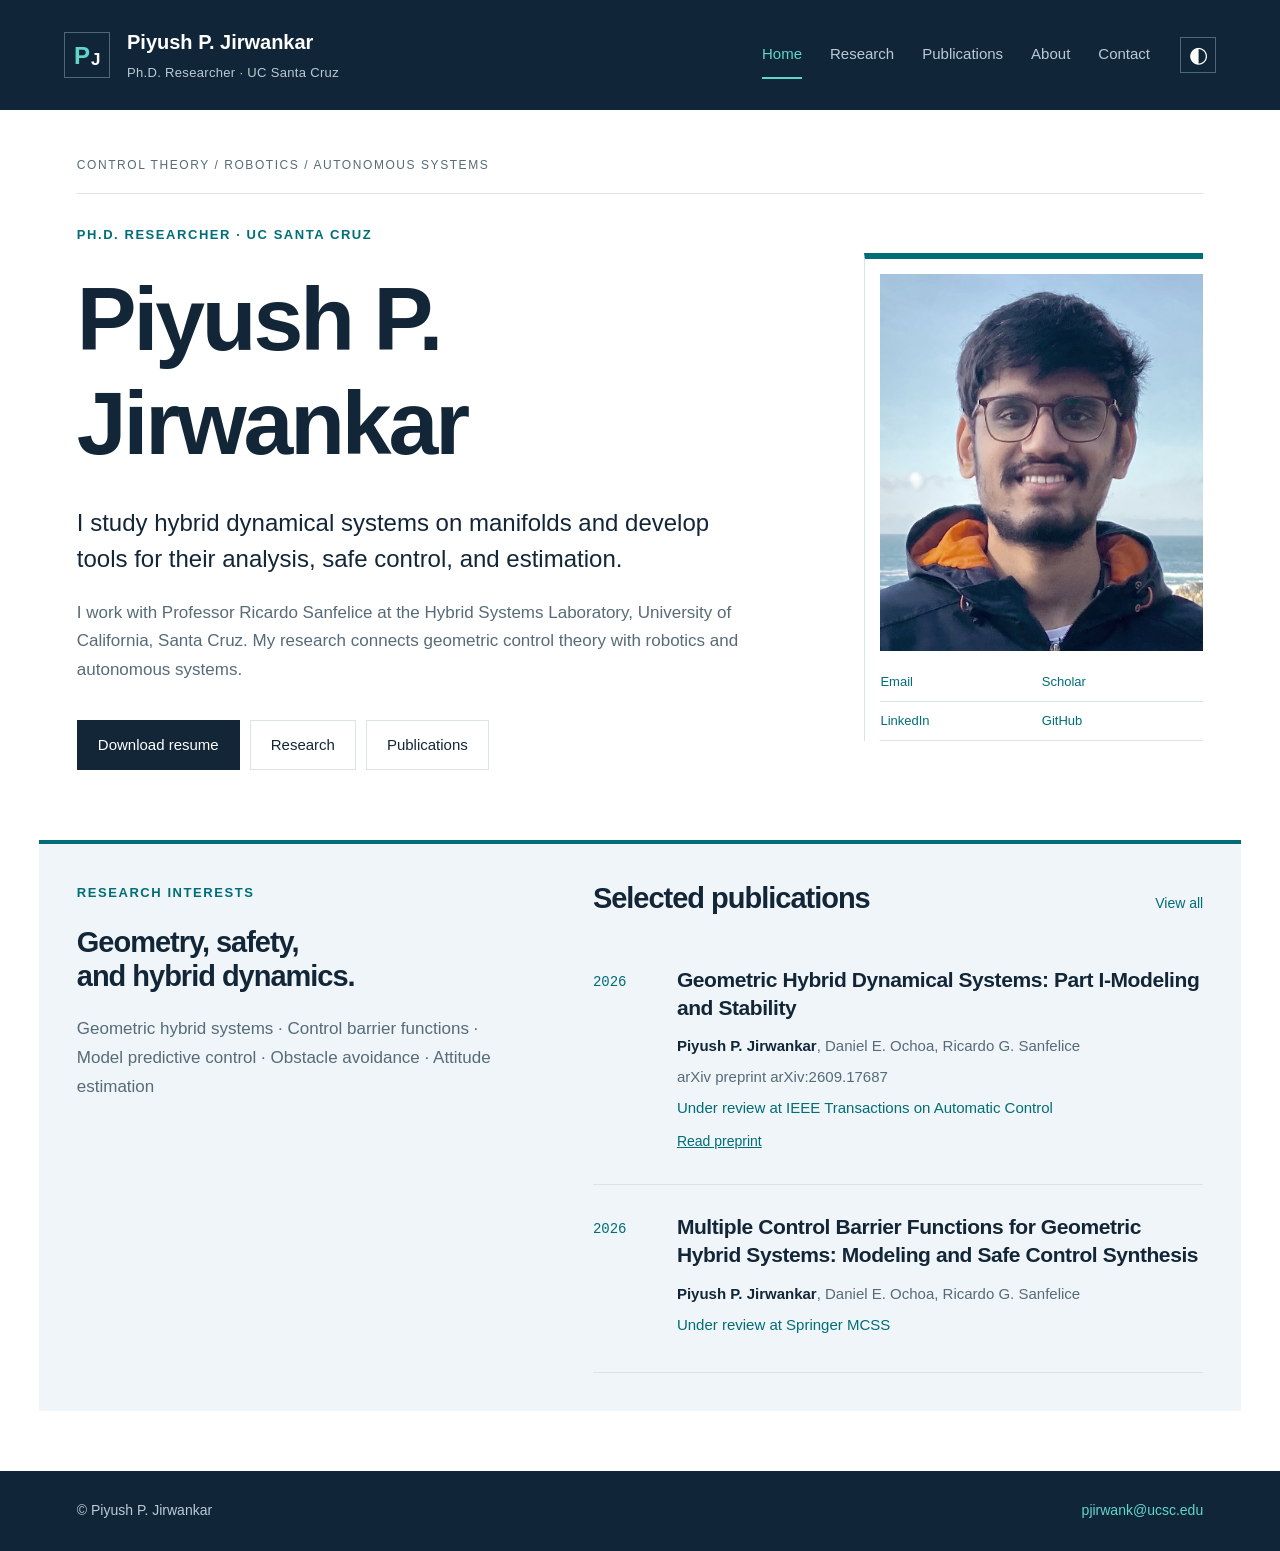
==== index.html @ 5d80f775 "Add complete personal website with publications and research animations" ====
<!doctype html><html lang="en"><head><meta charset="utf-8"><meta name="viewport" content="width=device-width, initial-scale=1"><title>Home · Piyush P. Jirwankar</title><meta name="description" content="Piyush P. Jirwankar — Ph.D. researcher at UC Santa Cruz. Geometric hybrid systems, safe control, model predictive control, and estimation."><link rel="icon" type="image/svg+xml" href="data:image/svg+xml,%3Csvg xmlns='http://www.w3.org/2000/svg' viewBox='0 0 32 32'%3E%3Crect width='32' height='32' rx='6' fill='%2324496b'/%3E%3Ctext x='16' y='23' text-anchor='middle' fill='white' font-family='Georgia' font-size='22'%3EP%3C/text%3E%3C/svg%3E"><link rel="stylesheet" href="style.css"><script src="site.js" defer></script></head><body><a class="skip" href="#main">Skip to content</a><header class="site-header"><a class="brand" href="index.html"><span class="monogram">P<span>J</span></span><span>Piyush P. Jirwankar<small>Ph.D. Researcher · UC Santa Cruz</small></span></a><nav aria-label="Main navigation"><a href="index.html" aria-current="page">Home</a><a href="research.html">Research</a><a href="publications.html">Publications</a><a href="about.html">About</a><a href="contact.html">Contact</a></nav><button class="theme" type="button" aria-label="Switch color theme">◐</button></header><main id="main"><section class="hero"><div class="hero-label">CONTROL THEORY / ROBOTICS / AUTONOMOUS SYSTEMS</div><div><p class="eyebrow">Ph.D. Researcher · UC Santa Cruz</p><h1>Piyush P. Jirwankar</h1><p class="intro">I study hybrid dynamical systems on manifolds and develop tools for their analysis, safe control, and estimation.</p><p>I work with Professor Ricardo Sanfelice at the Hybrid Systems Laboratory, University of California, Santa Cruz. My research connects geometric control theory with robotics and autonomous systems.</p><div class="actions"><a class="button primary" href="resume.pdf" download="Piyush_Jirwankar_Resume.pdf">Download resume</a><a class="button" href="research.html">Research</a><a class="button" href="publications.html">Publications</a></div></div><figure><img class="portrait" src="portrait.jpeg" alt="Piyush P. Jirwankar" width="847" height="988"><figcaption><a href="mailto:pjirwank@ucsc.edu">Email</a><a href="https://scholar.google.com/citations?user=XiC9WjMAAAAJ&amp;hl=en">Scholar</a><a href="https://www.linkedin.com/in/piyush-jirwankar/">LinkedIn</a><a href="https://github.com/pjirwank">GitHub</a></figcaption></figure></section><section class="home-bottom"><div><p class="eyebrow">Research interests</p><h2>Geometry, safety,<br>and hybrid dynamics.</h2><p>Geometric hybrid systems · Control barrier functions · Model predictive control · Obstacle avoidance · Attitude estimation</p></div><div><div class="section-title"><h2>Selected publications</h2><a href="publications.html">View all</a></div><article class="publication"><span class="year">2026</span><div><h3>Geometric Hybrid Dynamical Systems: Part I-Modeling and Stability</h3><p><strong>Piyush P. Jirwankar</strong>, Daniel E. Ochoa, Ricardo G. Sanfelice</p><p class="metadata">arXiv preprint arXiv:2609.17687</p><p class=note>Under review at IEEE Transactions on Automatic Control</p><a class="paper-link" href="https://arxiv.org/abs/2609.17687">Read preprint</a></div></article><article class="publication"><span class="year">2026</span><div><h3>Multiple Control Barrier Functions for Geometric Hybrid Systems: Modeling and Safe Control Synthesis</h3><p><strong>Piyush P. Jirwankar</strong>, Daniel E. Ochoa, Ricardo G. Sanfelice</p><p class="metadata"></p><p class=note>Under review at Springer MCSS</p></div></article></div></section></main><footer><span>© Piyush P. Jirwankar</span><a href="mailto:pjirwank@ucsc.edu">pjirwank@ucsc.edu</a></footer></body></html>
---- style.css ----
*{box-sizing:border-box}:root{--bg:#fff;--ink:#132638;--muted:#576b78;--blue:#006d77;--line:#d9e3e8;--soft:#eff5f8;--nav:#102638;--accent:#61d5cb}html{color-scheme:light}html[data-theme=dark]{color-scheme:dark;--bg:#0c1c29;--ink:#eaf2f6;--muted:#a9bdc8;--blue:#61d5cb;--line:#2b4353;--soft:#162c3c;--nav:#081621}body{margin:0;background:var(--bg);color:var(--ink);font-family:Arial,Helvetica,sans-serif;font-size:17px;line-height:1.7}a{color:var(--blue);text-decoration:none}a:hover{text-decoration:underline}a:focus-visible,button:focus-visible{outline:3px solid var(--accent);outline-offset:5px}h1,h2,h3{font-family:Arial,Helvetica,sans-serif;font-weight:650;line-height:1.15;letter-spacing:-.035em}h1{font-size:clamp(3.5rem,7vw,6.4rem);margin:0 0 30px}h2{font-size:2rem;margin:0 0 22px}h3{font-size:1.35rem;margin:0 0 12px}p{margin:0 0 22px;color:var(--muted)}.site-header{display:flex;align-items:center;gap:30px;background:var(--nav);padding:24px max(5vw,24px);min-height:110px;color:white}.brand{display:flex;gap:17px;align-items:center;font-size:20px;font-weight:600;color:white;margin-right:auto;white-space:nowrap}.brand small{display:block;font-size:13px;font-weight:400;letter-spacing:.025em;color:#b8cad6;margin-top:3px}.monogram{font-family:Arial,sans-serif;font-size:24px;font-weight:800;line-height:1;color:var(--accent);display:flex;align-items:end;gap:1px;width:46px;height:46px;border:1px solid #4c6978;padding:9px}.monogram span{font-size:17px;color:white}nav{display:flex;gap:28px}nav a{font-size:15px;color:#b8cad6;padding:10px 0}nav a[aria-current]{color:var(--accent);border-bottom:2px solid var(--accent)}.theme{background:transparent;border:1px solid #4c6978;color:white;width:36px;height:36px;font-size:22px;cursor:pointer;border-radius:0}main{max-width:1300px;margin:auto;padding:0 6vw}.hero{display:grid;grid-template-columns:minmax(0,1.6fr) minmax(240px,.75fr);gap:30px 65px;padding:45px 0 70px;align-items:center}.hero-label{grid-column:1/-1;border-bottom:1px solid var(--line);padding-bottom:18px;font-size:12px;letter-spacing:.13em;color:var(--muted)}.hero h1{max-width:650px}.eyebrow{text-transform:uppercase;font-size:13px;font-weight:650;letter-spacing:.12em;color:var(--blue);margin-bottom:22px}.intro{font-size:24px;line-height:1.5;color:var(--ink);max-width:650px}.hero figure{margin:0;position:relative;padding:15px 0 0 15px;border-top:6px solid var(--blue);border-left:1px solid var(--line)}.portrait{display:block;width:100%;height:auto;aspect-ratio:847/988;object-fit:cover;border-radius:0;filter:saturate(.8)}figcaption{display:grid;grid-template-columns:1fr 1fr;gap:0;font-size:13px;margin-top:12px}figcaption a{padding:8px 0;border-bottom:1px solid var(--line)}.actions{display:flex;flex-wrap:wrap;gap:10px;margin-top:35px}.button{display:inline-flex;align-items:center;justify-content:center;padding:12px 20px;border:1px solid var(--line);border-radius:0;color:var(--ink);background:transparent;font:15px/1.6 Arial,sans-serif;cursor:pointer}.button:hover{background:var(--soft);text-decoration:none}.primary{background:var(--ink);border-color:var(--ink);color:var(--bg)}.primary:hover{background:var(--blue);color:var(--bg)}.home-bottom{display:grid;grid-template-columns:.85fr 1.15fr;gap:65px;padding:38px;margin:0 -38px 60px;background:var(--soft);border-top:4px solid var(--blue)}.home-bottom h2{font-size:29px}.section-title{display:flex;align-items:baseline;justify-content:space-between;gap:12px}.section-title a{font-size:14px;white-space:nowrap}.publication{display:grid;grid-template-columns:60px 1fr;gap:24px;padding:28px 0;border-bottom:1px solid var(--line)}.year{font-family:monospace;color:var(--blue);font-size:14px;padding-top:5px}.publication h3{font-size:21px;line-height:1.35;letter-spacing:-.02em}.publication p{font-size:15px;line-height:1.6;margin-bottom:7px}.publication strong{color:var(--ink);font-weight:600}.metadata{font-style:normal}.note{color:var(--blue);font-size:14px}.paper-link{font-size:14px;text-decoration:underline}.page-heading{display:block;padding:65px 0 35px;border-bottom:4px solid var(--blue);margin-bottom:30px}.page-heading h1{font-size:clamp(3rem,6vw,5rem);margin-bottom:15px}.page-heading p{font-size:19px;margin:0}.projects{padding-bottom:50px;counter-reset:project}.project{display:grid;grid-template-columns:90px 1fr;align-items:center;gap:25px;padding:38px 25px;border-bottom:1px solid var(--line)}.project:nth-child(odd){background:var(--soft)}.project-number{font-family:monospace;font-size:30px;color:var(--blue)}.project h2{font-size:clamp(1.4rem,3vw,2rem);margin:0;letter-spacing:-.025em}.publication-list{max-width:1000px;margin-bottom:30px}.about-grid{display:grid;grid-template-columns:1.1fr 1fr;gap:65px;padding:20px 0 60px}.biography p{font-size:18px;line-height:1.8}.about-grid>section:nth-child(2){border-left:1px solid var(--line);padding-left:35px}.education{display:block;border-bottom:1px solid var(--line);padding:22px 0}.education>span{font-family:monospace;display:block;font-size:14px;color:var(--blue);margin-bottom:15px}.education>span br{display:none}.education>span small{margin-left:10px}.education h3{font-size:20px}.education p{font-size:16px;margin-bottom:7px}.education small{font-size:14px;color:var(--muted)}.contact-grid{display:grid;grid-template-columns:1fr 1fr;gap:35px;padding:20px 0 70px}.contact-grid section{padding:30px;background:var(--soft);border-top:3px solid var(--blue)}.contact-grid section:last-child{grid-column:1/-1}.contact-grid h2{font-size:25px;letter-spacing:-.02em}.contact-grid h2 a{color:var(--ink)}address{font-style:normal;color:var(--muted);line-height:1.9;margin-bottom:18px}.social-links{display:flex;flex-wrap:wrap;gap:30px}#copy-status{font-size:14px;margin-top:12px}footer{display:flex;justify-content:space-between;gap:20px;background:var(--nav);padding:28px max(6vw,24px);font-size:14px;color:#b8cad6;margin-top:45px}footer a{color:var(--accent)}.skip{position:absolute;top:-100px;left:20px;z-index:9;background:var(--bg);padding:12px}.skip:focus{top:10px}@media(max-width:1000px){.site-header{flex-wrap:wrap;gap:15px}.brand{flex:1}nav{order:3;width:100%;justify-content:space-between}.hero{gap:30px}.hero h1{font-size:60px}.home-bottom{margin:0 0 50px;padding:30px;gap:35px}.about-grid{gap:30px}}@media(max-width:700px){main{padding:0 24px}.site-header{padding:22px 24px}.brand{font-size:17px}.brand small{font-size:12px}nav{gap:10px}nav a{font-size:13px}.hero{grid-template-columns:1fr;padding-top:25px;gap:35px}.hero h1{font-size:clamp(3rem,12vw,4.5rem)}.hero-label{font-size:11px;letter-spacing:.06em}.hero figure{max-width:310px}.intro{font-size:21px}.home-bottom,.about-grid,.contact-grid{grid-template-columns:1fr;gap:30px}.home-bottom{padding:25px}.page-heading{padding-top:40px}.about-grid>section:nth-child(2){border-left:0;padding-left:0;border-top:1px solid var(--line);padding-top:30px}.contact-grid section{padding:24px}.project{grid-template-columns:45px 1fr;gap:15px;padding:25px 15px}.project-number{font-size:23px}.publication{grid-template-columns:42px 1fr;gap:15px}.actions .button{font-size:14px;padding:11px 14px}footer{flex-wrap:wrap}}.publication-id{font-family:monospace;color:var(--blue);font-size:16px;padding-top:3px;white-space:nowrap}.publication-toolbar{display:flex;justify-content:space-between;align-items:center;gap:20px;flex-wrap:wrap;padding:12px 0 24px;border-bottom:1px solid var(--line)}.publication-key{display:flex;gap:20px;flex-wrap:wrap;font-size:14px;color:var(--muted)}.publication-key strong{color:var(--blue)}.publication-toolbar label{font-size:14px;color:var(--muted);display:flex;gap:12px;align-items:center}.publication-toolbar select{font:14px/1.5 Arial,sans-serif;max-width:100%;padding:10px 12px;border:1px solid var(--line);background:var(--bg);color:var(--ink);border-radius:0}.publication-toolbar select:focus-visible{outline:3px solid var(--blue);outline-offset:3px}@media(max-width:700px){.publication-toolbar label{align-items:flex-start;flex-direction:column}.publication-list .publication{grid-template-columns:52px 1fr}}.publication-section{margin:40px 0 50px}.publication-section>h2{font-size:25px;border-bottom:3px solid var(--blue);padding-bottom:15px;margin-bottom:0}.paper-downloads{display:flex;flex-wrap:wrap;gap:10px;margin-top:15px}.paper-downloads .button{font-size:14px;padding:7px 16px}.empty-publications{padding:24px 0;font-size:16px}.project-media,.project-plots{grid-column:2;margin:10px 0 0;min-width:0}.project-media img{width:100%;max-height:520px;object-fit:contain;display:block;background:white}.project-media .button{margin-top:12px}.project-plots{display:grid;grid-template-columns:1.4fr 1fr;gap:18px;align-items:center}.project-plots figure{margin:0;background:white;padding:10px}.project-plots img{display:block;width:100%;height:auto}@media(max-width:700px){.project-media,.project-plots{grid-column:1/-1}.project-plots{grid-template-columns:1fr}}.animation-title{display:block;border:0;margin:0 0 14px;padding:0;font-size:18px;font-weight:600;color:var(--ink)}.project-plots{grid-template-columns:1fr 1fr;gap:16px}.project-plots figure{padding:0}@media(max-width:700px){.project-plots{grid-template-columns:1fr}}
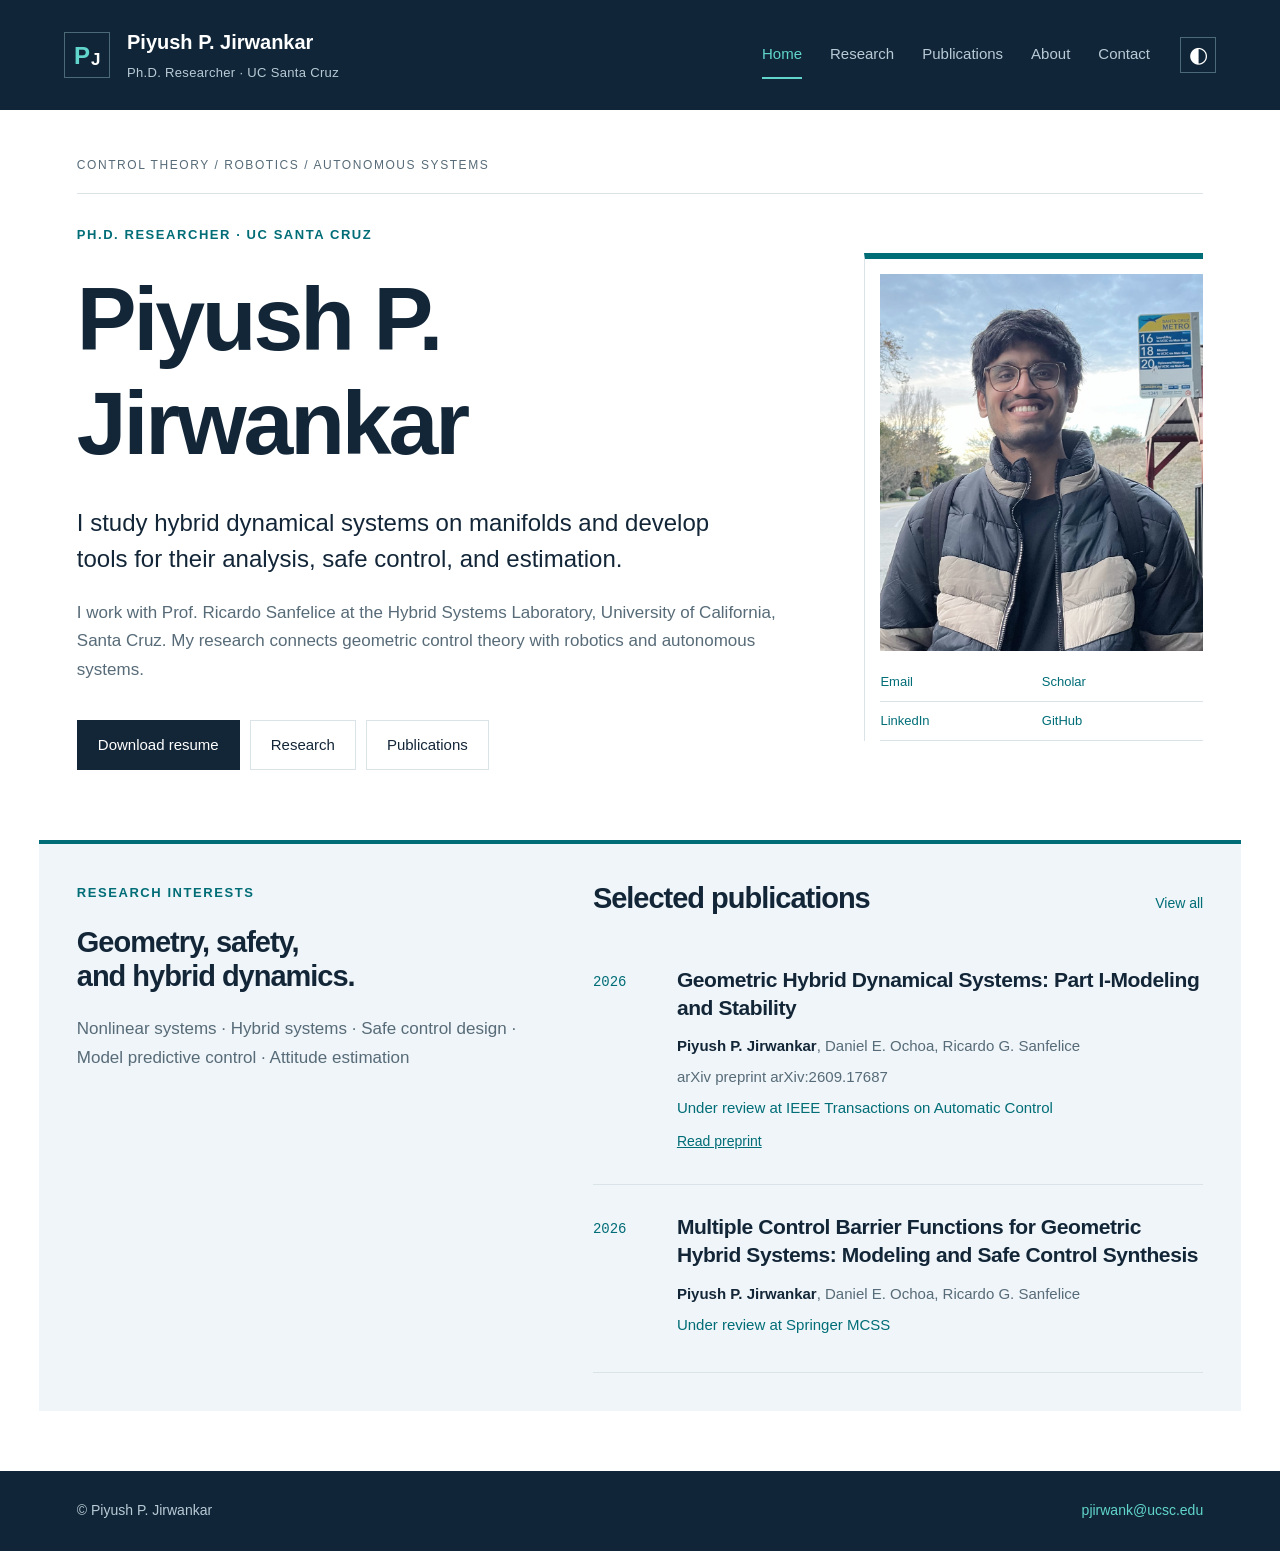
==== commit 28adb57e: "edits" ====
--- a/index.html
+++ b/index.html
@@ -1 +1,127 @@
-<!doctype html><html lang="en"><head><meta charset="utf-8"><meta name="viewport" content="width=device-width, initial-scale=1"><title>Home · Piyush P. Jirwankar</title><meta name="description" content="Piyush P. Jirwankar — Ph.D. researcher at UC Santa Cruz. Geometric hybrid systems, safe control, model predictive control, and estimation."><link rel="icon" type="image/svg+xml" href="data:image/svg+xml,%3Csvg xmlns='http://www.w3.org/2000/svg' viewBox='0 0 32 32'%3E%3Crect width='32' height='32' rx='6' fill='%2324496b'/%3E%3Ctext x='16' y='23' text-anchor='middle' fill='white' font-family='Georgia' font-size='22'%3EP%3C/text%3E%3C/svg%3E"><link rel="stylesheet" href="style.css"><script src="site.js" defer></script></head><body><a class="skip" href="#main">Skip to content</a><header class="site-header"><a class="brand" href="index.html"><span class="monogram">P<span>J</span></span><span>Piyush P. Jirwankar<small>Ph.D. Researcher · UC Santa Cruz</small></span></a><nav aria-label="Main navigation"><a href="index.html" aria-current="page">Home</a><a href="research.html">Research</a><a href="publications.html">Publications</a><a href="about.html">About</a><a href="contact.html">Contact</a></nav><button class="theme" type="button" aria-label="Switch color theme">◐</button></header><main id="main"><section class="hero"><div class="hero-label">CONTROL THEORY / ROBOTICS / AUTONOMOUS SYSTEMS</div><div><p class="eyebrow">Ph.D. Researcher · UC Santa Cruz</p><h1>Piyush P. Jirwankar</h1><p class="intro">I study hybrid dynamical systems on manifolds and develop tools for their analysis, safe control, and estimation.</p><p>I work with Professor Ricardo Sanfelice at the Hybrid Systems Laboratory, University of California, Santa Cruz. My research connects geometric control theory with robotics and autonomous systems.</p><div class="actions"><a class="button primary" href="resume.pdf" download="Piyush_Jirwankar_Resume.pdf">Download resume</a><a class="button" href="research.html">Research</a><a class="button" href="publications.html">Publications</a></div></div><figure><img class="portrait" src="portrait.jpeg" alt="Piyush P. Jirwankar" width="847" height="988"><figcaption><a href="mailto:pjirwank@ucsc.edu">Email</a><a href="https://scholar.google.com/citations?user=XiC9WjMAAAAJ&amp;hl=en">Scholar</a><a href="https://www.linkedin.com/in/piyush-jirwankar/">LinkedIn</a><a href="https://github.com/pjirwank">GitHub</a></figcaption></figure></section><section class="home-bottom"><div><p class="eyebrow">Research interests</p><h2>Geometry, safety,<br>and hybrid dynamics.</h2><p>Geometric hybrid systems · Control barrier functions · Model predictive control · Obstacle avoidance · Attitude estimation</p></div><div><div class="section-title"><h2>Selected publications</h2><a href="publications.html">View all</a></div><article class="publication"><span class="year">2026</span><div><h3>Geometric Hybrid Dynamical Systems: Part I-Modeling and Stability</h3><p><strong>Piyush P. Jirwankar</strong>, Daniel E. Ochoa, Ricardo G. Sanfelice</p><p class="metadata">arXiv preprint arXiv:2609.17687</p><p class=note>Under review at IEEE Transactions on Automatic Control</p><a class="paper-link" href="https://arxiv.org/abs/2609.17687">Read preprint</a></div></article><article class="publication"><span class="year">2026</span><div><h3>Multiple Control Barrier Functions for Geometric Hybrid Systems: Modeling and Safe Control Synthesis</h3><p><strong>Piyush P. Jirwankar</strong>, Daniel E. Ochoa, Ricardo G. Sanfelice</p><p class="metadata"></p><p class=note>Under review at Springer MCSS</p></div></article></div></section></main><footer><span>© Piyush P. Jirwankar</span><a href="mailto:pjirwank@ucsc.edu">pjirwank@ucsc.edu</a></footer></body></html>+<!doctype html>
+<html lang="en">
+
+  <!-- Page metadata, browser icon, shared styles, and shared JavaScript. -->
+  <head>
+    <meta charset="utf-8">
+    <meta name="viewport" content="width=device-width, initial-scale=1">
+    <title>Home · Piyush P. Jirwankar</title>
+    <meta
+      name="description"
+      content="Piyush P. Jirwankar — Ph.D. researcher at UC Santa Cruz. Geometric hybrid systems, safe control, model predictive control, and estimation."
+    >
+    <link
+      rel="icon"
+      type="image/svg+xml"
+      href="data:image/svg+xml,%3Csvg xmlns='http://www.w3.org/2000/svg' viewBox='0 0 32 32'%3E%3Crect width='32' height='32' rx='6' fill='%2324496b'/%3E%3Ctext x='16' y='23' text-anchor='middle' fill='white' font-family='Georgia' font-size='22'%3EP%3C/text%3E%3C/svg%3E"
+    >
+    <link rel="stylesheet" href="style.css">
+    <script src="site.js" defer></script>
+  </head>
+  <body>
+    <a class="skip" href="#main">Skip to content</a>
+
+    <!-- Shared header: keep the navigation links consistent across all five pages. -->
+    <header class="site-header">
+      <a class="brand" href="index.html">
+        <span class="monogram">P<span>J</span></span>
+        <span>Piyush P. Jirwankar<small>Ph.D. Researcher · UC Santa Cruz</small></span>
+      </a>
+
+      <!-- Set aria-current="page" only on this page’s navigation link. -->
+      <nav aria-label="Main navigation">
+        <a href="index.html" aria-current="page">Home</a>
+        <a href="research.html">Research</a>
+        <a href="publications.html">Publications</a>
+        <a href="about.html">About</a>
+        <a href="contact.html">Contact</a>
+      </nav>
+      <button class="theme" type="button" aria-label="Switch color theme">◐</button>
+    </header>
+
+    <!-- Main page content. The id="main" is the target of the keyboard skip link. -->
+    <main id="main">
+
+      <!-- Home introduction, resume link, portrait, and profile links. -->
+      <section class="hero">
+        <div class="hero-label">
+          CONTROL THEORY / ROBOTICS / AUTONOMOUS SYSTEMS
+        </div>
+        <div>
+          <p class="eyebrow">Ph.D. Researcher · UC Santa Cruz</p>
+          <h1>Piyush P. Jirwankar</h1>
+          <p class="intro">
+            I study hybrid dynamical systems on manifolds and develop tools for their analysis, safe control,
+            and estimation.
+          </p>
+          <p>
+            I work with Prof. Ricardo Sanfelice at the Hybrid Systems Laboratory, University of
+            California, Santa Cruz. My research connects geometric control theory with robotics and autonomous
+            systems.
+          </p>
+          <div class="actions">
+            <a class="button primary" href="resume.pdf" download="Piyush_Jirwankar_Resume.pdf">
+              Download resume
+            </a>
+            <a class="button" href="research.html">Research</a>
+            <a class="button" href="publications.html">Publications</a>
+          </div>
+        </div>
+        <figure>
+          <img class="portrait" src="portrait.jpeg" alt="Piyush P. Jirwankar" width="847" height="988">
+          <figcaption>
+            <a href="mailto:pjirwank@ucsc.edu">Email</a>
+            <a href="https://scholar.google.com/citations?user=XiC9WjMAAAAJ&amp;hl=en">Scholar</a>
+            <a href="https://www.linkedin.com/in/piyush-jirwankar/">LinkedIn</a>
+            <a href="https://github.com/pjirwank">GitHub</a>
+          </figcaption>
+        </figure>
+      </section>
+
+      <!-- Research interests and selected publications. Edit the full list in publications.html. -->
+      <section class="home-bottom">
+        <div>
+          <p class="eyebrow">Research interests</p>
+          <h2>Geometry, safety,<br>and hybrid dynamics.</h2>
+          <p>
+            Nonlinear systems · Hybrid systems · Safe control design · Model predictive control · Attitude estimation
+          </p>
+        </div>
+        <div>
+          <div class="section-title">
+            <h2>Selected publications</h2>
+            <a href="publications.html">View all</a>
+          </div>
+          <article class="publication">
+            <span class="year">2026</span>
+            <div>
+              <h3>Geometric Hybrid Dynamical Systems: Part I-Modeling and Stability</h3>
+              <p><strong>Piyush P. Jirwankar</strong>, Daniel E. Ochoa, Ricardo G. Sanfelice</p>
+              <p class="metadata">arXiv preprint arXiv:2609.17687</p>
+              <p class="note">Under review at IEEE Transactions on Automatic Control</p>
+              <a class="paper-link" href="https://arxiv.org/abs/2609.17687">Read preprint</a>
+            </div>
+          </article>
+          <article class="publication">
+            <span class="year">2026</span>
+            <div>
+              <h3>
+                Multiple Control Barrier Functions for Geometric Hybrid Systems: Modeling and Safe Control
+                Synthesis
+              </h3>
+              <p><strong>Piyush P. Jirwankar</strong>, Daniel E. Ochoa, Ricardo G. Sanfelice</p>
+              <p class="metadata"></p>
+              <p class="note">Under review at Springer MCSS</p>
+            </div>
+          </article>
+        </div>
+      </section>
+    </main>
+
+    <!-- Shared footer: update the email address consistently across all pages. -->
+    <footer>
+      <span>© Piyush P. Jirwankar</span>
+      <a href="mailto:pjirwank@ucsc.edu">pjirwank@ucsc.edu</a>
+    </footer>
+  </body>
+</html>
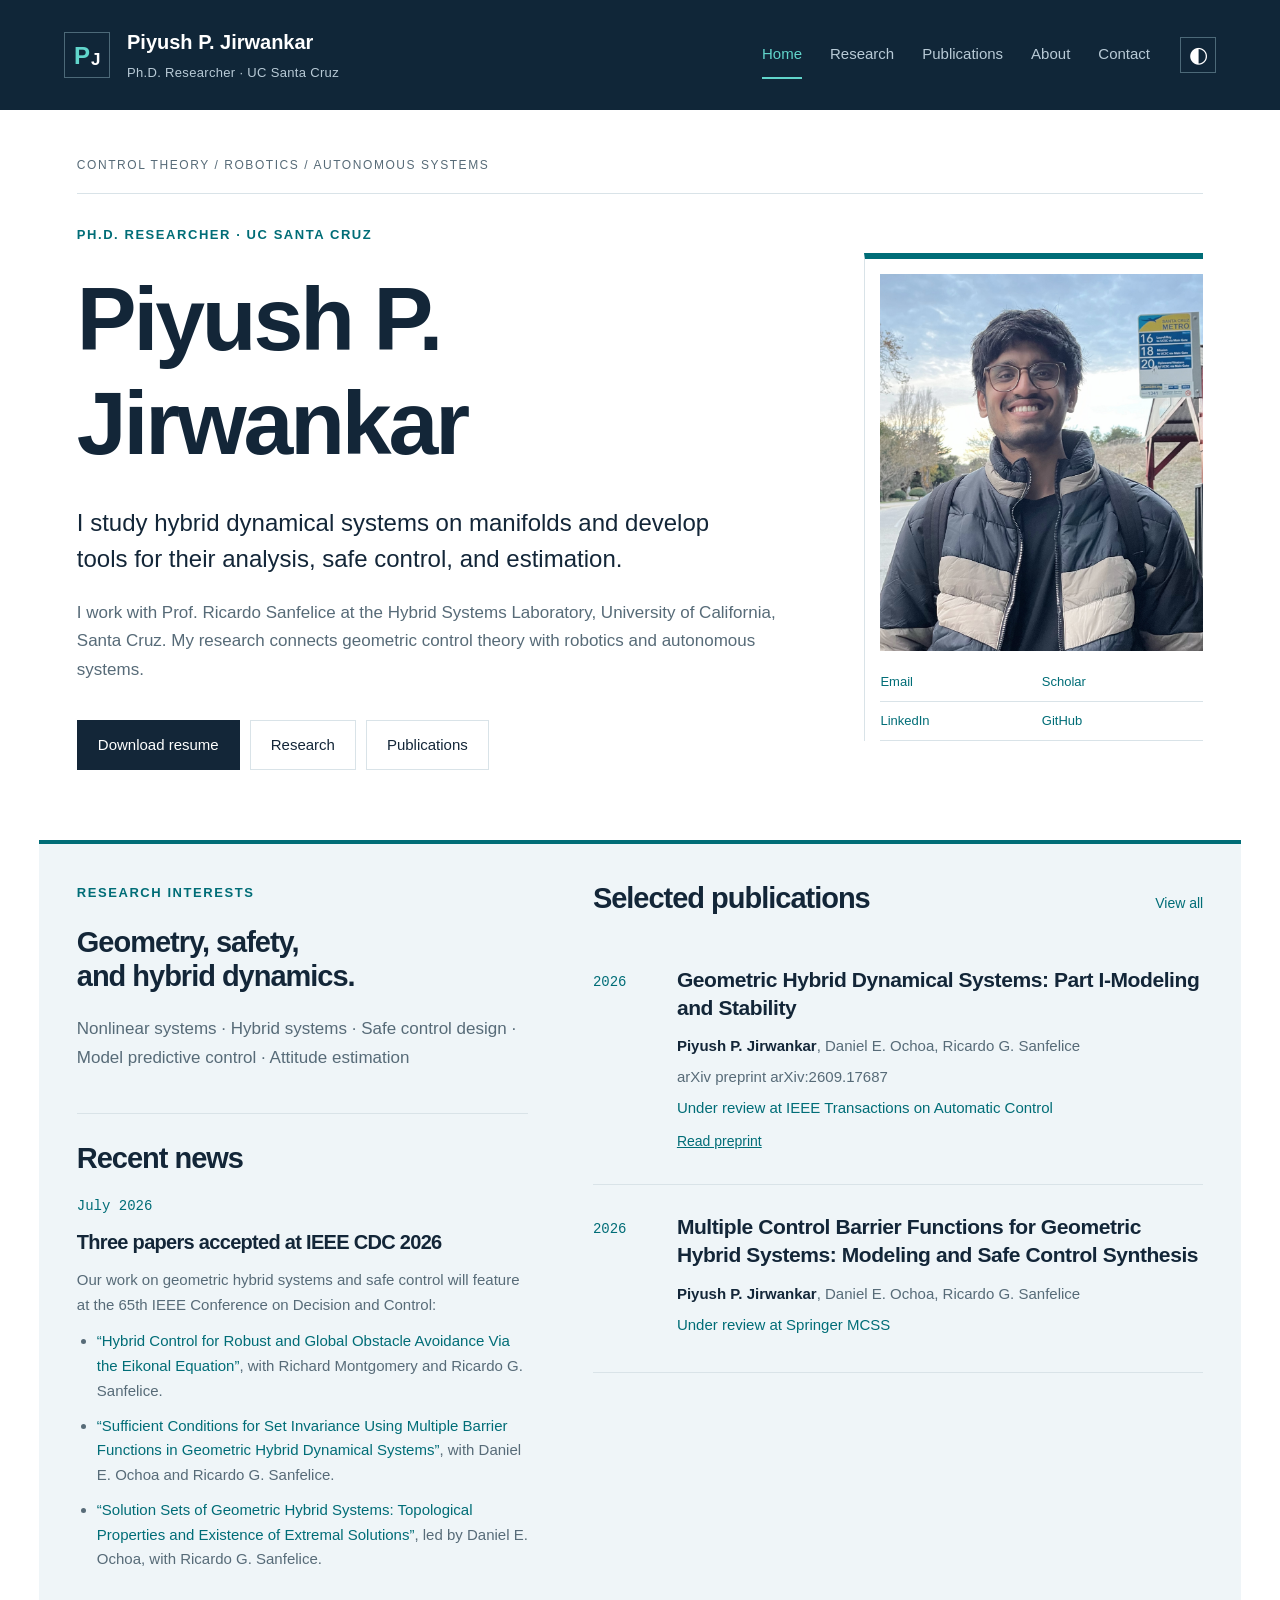
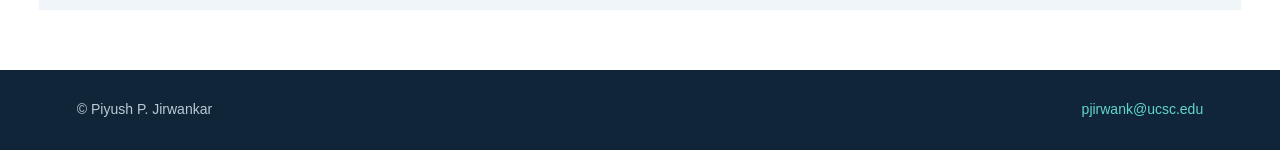
==== commit a478063f: "updates before changing publication page" ====
--- a/index.html
+++ b/index.html
@@ -86,6 +86,19 @@
           <p>
             Nonlinear systems · Hybrid systems · Safe control design · Model predictive control · Attitude estimation
           </p>
+          <section class="recent-news" aria-labelledby="recent-news-heading">
+            <h2 id="recent-news-heading">Recent news</h2>
+            <article class="news-item">
+              <time datetime="2026-07">July 2026</time>
+              <h3>Three papers accepted at IEEE CDC 2026</h3>
+              <p>Our work on geometric hybrid systems and safe control will feature at the 65th IEEE Conference on Decision and Control:</p>
+              <ul>
+                <li><a href="publications.html#publication-C1">“Hybrid Control for Robust and Global Obstacle Avoidance Via the Eikonal Equation”</a>, with Richard Montgomery and Ricardo G. Sanfelice.</li>
+                <li><a href="publications.html#publication-C3">“Sufficient Conditions for Set Invariance Using Multiple Barrier Functions in Geometric Hybrid Dynamical Systems”</a>, with Daniel E. Ochoa and Ricardo G. Sanfelice.</li>
+                <li><a href="publications.html#publication-C4">“Solution Sets of Geometric Hybrid Systems: Topological Properties and Existence of Extremal Solutions”</a>, led by Daniel E. Ochoa, with Ricardo G. Sanfelice.</li>
+              </ul>
+            </article>
+          </section>
         </div>
         <div>
           <div class="section-title">
--- a/style.css
+++ b/style.css
@@ -1 +1,5 @@
-*{box-sizing:border-box}:root{--bg:#fff;--ink:#132638;--muted:#576b78;--blue:#006d77;--line:#d9e3e8;--soft:#eff5f8;--nav:#102638;--accent:#61d5cb}html{color-scheme:light}html[data-theme=dark]{color-scheme:dark;--bg:#0c1c29;--ink:#eaf2f6;--muted:#a9bdc8;--blue:#61d5cb;--line:#2b4353;--soft:#162c3c;--nav:#081621}body{margin:0;background:var(--bg);color:var(--ink);font-family:Arial,Helvetica,sans-serif;font-size:17px;line-height:1.7}a{color:var(--blue);text-decoration:none}a:hover{text-decoration:underline}a:focus-visible,button:focus-visible{outline:3px solid var(--accent);outline-offset:5px}h1,h2,h3{font-family:Arial,Helvetica,sans-serif;font-weight:650;line-height:1.15;letter-spacing:-.035em}h1{font-size:clamp(3.5rem,7vw,6.4rem);margin:0 0 30px}h2{font-size:2rem;margin:0 0 22px}h3{font-size:1.35rem;margin:0 0 12px}p{margin:0 0 22px;color:var(--muted)}.site-header{display:flex;align-items:center;gap:30px;background:var(--nav);padding:24px max(5vw,24px);min-height:110px;color:white}.brand{display:flex;gap:17px;align-items:center;font-size:20px;font-weight:600;color:white;margin-right:auto;white-space:nowrap}.brand small{display:block;font-size:13px;font-weight:400;letter-spacing:.025em;color:#b8cad6;margin-top:3px}.monogram{font-family:Arial,sans-serif;font-size:24px;font-weight:800;line-height:1;color:var(--accent);display:flex;align-items:end;gap:1px;width:46px;height:46px;border:1px solid #4c6978;padding:9px}.monogram span{font-size:17px;color:white}nav{display:flex;gap:28px}nav a{font-size:15px;color:#b8cad6;padding:10px 0}nav a[aria-current]{color:var(--accent);border-bottom:2px solid var(--accent)}.theme{background:transparent;border:1px solid #4c6978;color:white;width:36px;height:36px;font-size:22px;cursor:pointer;border-radius:0}main{max-width:1300px;margin:auto;padding:0 6vw}.hero{display:grid;grid-template-columns:minmax(0,1.6fr) minmax(240px,.75fr);gap:30px 65px;padding:45px 0 70px;align-items:center}.hero-label{grid-column:1/-1;border-bottom:1px solid var(--line);padding-bottom:18px;font-size:12px;letter-spacing:.13em;color:var(--muted)}.hero h1{max-width:650px}.eyebrow{text-transform:uppercase;font-size:13px;font-weight:650;letter-spacing:.12em;color:var(--blue);margin-bottom:22px}.intro{font-size:24px;line-height:1.5;color:var(--ink);max-width:650px}.hero figure{margin:0;position:relative;padding:15px 0 0 15px;border-top:6px solid var(--blue);border-left:1px solid var(--line)}.portrait{display:block;width:100%;height:auto;aspect-ratio:847/988;object-fit:cover;border-radius:0;filter:saturate(.8)}figcaption{display:grid;grid-template-columns:1fr 1fr;gap:0;font-size:13px;margin-top:12px}figcaption a{padding:8px 0;border-bottom:1px solid var(--line)}.actions{display:flex;flex-wrap:wrap;gap:10px;margin-top:35px}.button{display:inline-flex;align-items:center;justify-content:center;padding:12px 20px;border:1px solid var(--line);border-radius:0;color:var(--ink);background:transparent;font:15px/1.6 Arial,sans-serif;cursor:pointer}.button:hover{background:var(--soft);text-decoration:none}.primary{background:var(--ink);border-color:var(--ink);color:var(--bg)}.primary:hover{background:var(--blue);color:var(--bg)}.home-bottom{display:grid;grid-template-columns:.85fr 1.15fr;gap:65px;padding:38px;margin:0 -38px 60px;background:var(--soft);border-top:4px solid var(--blue)}.home-bottom h2{font-size:29px}.section-title{display:flex;align-items:baseline;justify-content:space-between;gap:12px}.section-title a{font-size:14px;white-space:nowrap}.publication{display:grid;grid-template-columns:60px 1fr;gap:24px;padding:28px 0;border-bottom:1px solid var(--line)}.year{font-family:monospace;color:var(--blue);font-size:14px;padding-top:5px}.publication h3{font-size:21px;line-height:1.35;letter-spacing:-.02em}.publication p{font-size:15px;line-height:1.6;margin-bottom:7px}.publication strong{color:var(--ink);font-weight:600}.metadata{font-style:normal}.note{color:var(--blue);font-size:14px}.paper-link{font-size:14px;text-decoration:underline}.page-heading{display:block;padding:65px 0 35px;border-bottom:4px solid var(--blue);margin-bottom:30px}.page-heading h1{font-size:clamp(3rem,6vw,5rem);margin-bottom:15px}.page-heading p{font-size:19px;margin:0}.projects{padding-bottom:50px;counter-reset:project}.project{display:grid;grid-template-columns:90px 1fr;align-items:center;gap:25px;padding:38px 25px;border-bottom:1px solid var(--line)}.project:nth-child(odd){background:var(--soft)}.project-number{font-family:monospace;font-size:30px;color:var(--blue)}.project h2{font-size:clamp(1.4rem,3vw,2rem);margin:0;letter-spacing:-.025em}.publication-list{max-width:1000px;margin-bottom:30px}.about-grid{display:grid;grid-template-columns:1.1fr 1fr;gap:65px;padding:20px 0 60px}.biography p{font-size:18px;line-height:1.8}.about-grid>section:nth-child(2){border-left:1px solid var(--line);padding-left:35px}.education{display:block;border-bottom:1px solid var(--line);padding:22px 0}.education>span{font-family:monospace;display:block;font-size:14px;color:var(--blue);margin-bottom:15px}.education>span br{display:none}.education>span small{margin-left:10px}.education h3{font-size:20px}.education p{font-size:16px;margin-bottom:7px}.education small{font-size:14px;color:var(--muted)}.contact-grid{display:grid;grid-template-columns:1fr 1fr;gap:35px;padding:20px 0 70px}.contact-grid section{padding:30px;background:var(--soft);border-top:3px solid var(--blue)}.contact-grid section:last-child{grid-column:1/-1}.contact-grid h2{font-size:25px;letter-spacing:-.02em}.contact-grid h2 a{color:var(--ink)}address{font-style:normal;color:var(--muted);line-height:1.9;margin-bottom:18px}.social-links{display:flex;flex-wrap:wrap;gap:30px}#copy-status{font-size:14px;margin-top:12px}footer{display:flex;justify-content:space-between;gap:20px;background:var(--nav);padding:28px max(6vw,24px);font-size:14px;color:#b8cad6;margin-top:45px}footer a{color:var(--accent)}.skip{position:absolute;top:-100px;left:20px;z-index:9;background:var(--bg);padding:12px}.skip:focus{top:10px}@media(max-width:1000px){.site-header{flex-wrap:wrap;gap:15px}.brand{flex:1}nav{order:3;width:100%;justify-content:space-between}.hero{gap:30px}.hero h1{font-size:60px}.home-bottom{margin:0 0 50px;padding:30px;gap:35px}.about-grid{gap:30px}}@media(max-width:700px){main{padding:0 24px}.site-header{padding:22px 24px}.brand{font-size:17px}.brand small{font-size:12px}nav{gap:10px}nav a{font-size:13px}.hero{grid-template-columns:1fr;padding-top:25px;gap:35px}.hero h1{font-size:clamp(3rem,12vw,4.5rem)}.hero-label{font-size:11px;letter-spacing:.06em}.hero figure{max-width:310px}.intro{font-size:21px}.home-bottom,.about-grid,.contact-grid{grid-template-columns:1fr;gap:30px}.home-bottom{padding:25px}.page-heading{padding-top:40px}.about-grid>section:nth-child(2){border-left:0;padding-left:0;border-top:1px solid var(--line);padding-top:30px}.contact-grid section{padding:24px}.project{grid-template-columns:45px 1fr;gap:15px;padding:25px 15px}.project-number{font-size:23px}.publication{grid-template-columns:42px 1fr;gap:15px}.actions .button{font-size:14px;padding:11px 14px}footer{flex-wrap:wrap}}.publication-id{font-family:monospace;color:var(--blue);font-size:16px;padding-top:3px;white-space:nowrap}.publication-toolbar{display:flex;justify-content:space-between;align-items:center;gap:20px;flex-wrap:wrap;padding:12px 0 24px;border-bottom:1px solid var(--line)}.publication-key{display:flex;gap:20px;flex-wrap:wrap;font-size:14px;color:var(--muted)}.publication-key strong{color:var(--blue)}.publication-toolbar label{font-size:14px;color:var(--muted);display:flex;gap:12px;align-items:center}.publication-toolbar select{font:14px/1.5 Arial,sans-serif;max-width:100%;padding:10px 12px;border:1px solid var(--line);background:var(--bg);color:var(--ink);border-radius:0}.publication-toolbar select:focus-visible{outline:3px solid var(--blue);outline-offset:3px}@media(max-width:700px){.publication-toolbar label{align-items:flex-start;flex-direction:column}.publication-list .publication{grid-template-columns:52px 1fr}}.publication-section{margin:40px 0 50px}.publication-section>h2{font-size:25px;border-bottom:3px solid var(--blue);padding-bottom:15px;margin-bottom:0}.paper-downloads{display:flex;flex-wrap:wrap;gap:10px;margin-top:15px}.paper-downloads .button{font-size:14px;padding:7px 16px}.empty-publications{padding:24px 0;font-size:16px}.project-media,.project-plots{grid-column:2;margin:10px 0 0;min-width:0}.project-media img{width:100%;max-height:520px;object-fit:contain;display:block;background:white}.project-media .button{margin-top:12px}.project-plots{display:grid;grid-template-columns:1.4fr 1fr;gap:18px;align-items:center}.project-plots figure{margin:0;background:white;padding:10px}.project-plots img{display:block;width:100%;height:auto}@media(max-width:700px){.project-media,.project-plots{grid-column:1/-1}.project-plots{grid-template-columns:1fr}}.animation-title{display:block;border:0;margin:0 0 14px;padding:0;font-size:18px;font-weight:600;color:var(--ink)}.project-plots{grid-template-columns:1fr 1fr;gap:16px}.project-plots figure{padding:0}@media(max-width:700px){.project-plots{grid-template-columns:1fr}}+*{box-sizing:border-box}:root{--bg:#fff;--ink:#132638;--muted:#576b78;--blue:#006d77;--line:#d9e3e8;--soft:#eff5f8;--nav:#102638;--accent:#61d5cb}html{color-scheme:light}html[data-theme=dark]{color-scheme:dark;--bg:#0c1c29;--ink:#eaf2f6;--muted:#a9bdc8;--blue:#61d5cb;--line:#2b4353;--soft:#162c3c;--nav:#081621}body{margin:0;background:var(--bg);color:var(--ink);font-family:Arial,Helvetica,sans-serif;font-size:17px;line-height:1.7}a{color:var(--blue);text-decoration:none}a:hover{text-decoration:underline}a:focus-visible,button:focus-visible{outline:3px solid var(--accent);outline-offset:5px}h1,h2,h3{font-family:Arial,Helvetica,sans-serif;font-weight:650;line-height:1.15;letter-spacing:-.035em}h1{font-size:clamp(3.5rem,7vw,6.4rem);margin:0 0 30px}h2{font-size:2rem;margin:0 0 22px}h3{font-size:1.35rem;margin:0 0 12px}p{margin:0 0 22px;color:var(--muted)}.site-header{display:flex;align-items:center;gap:30px;background:var(--nav);padding:24px max(5vw,24px);min-height:110px;color:white}.brand{display:flex;gap:17px;align-items:center;font-size:20px;font-weight:600;color:white;margin-right:auto;white-space:nowrap}.brand small{display:block;font-size:13px;font-weight:400;letter-spacing:.025em;color:#b8cad6;margin-top:3px}.monogram{font-family:Arial,sans-serif;font-size:24px;font-weight:800;line-height:1;color:var(--accent);display:flex;align-items:end;gap:1px;width:46px;height:46px;border:1px solid #4c6978;padding:9px}.monogram span{font-size:17px;color:white}nav{display:flex;gap:28px}nav a{font-size:15px;color:#b8cad6;padding:10px 0}nav a[aria-current]{color:var(--accent);border-bottom:2px solid var(--accent)}.theme{background:transparent;border:1px solid #4c6978;color:white;width:36px;height:36px;font-size:22px;cursor:pointer;border-radius:0}main{max-width:1300px;margin:auto;padding:0 6vw}.hero{display:grid;grid-template-columns:minmax(0,1.6fr) minmax(240px,.75fr);gap:30px 65px;padding:45px 0 70px;align-items:center}.hero-label{grid-column:1/-1;border-bottom:1px solid var(--line);padding-bottom:18px;font-size:12px;letter-spacing:.13em;color:var(--muted)}.hero h1{max-width:650px}.eyebrow{text-transform:uppercase;font-size:13px;font-weight:650;letter-spacing:.12em;color:var(--blue);margin-bottom:22px}.intro{font-size:24px;line-height:1.5;color:var(--ink);max-width:650px}.hero figure{margin:0;position:relative;padding:15px 0 0 15px;border-top:6px solid var(--blue);border-left:1px solid var(--line)}.portrait{display:block;width:100%;height:auto;aspect-ratio:847/988;object-fit:cover;border-radius:0;filter:saturate(.8)}figcaption{display:grid;grid-template-columns:1fr 1fr;gap:0;font-size:13px;margin-top:12px}figcaption a{padding:8px 0;border-bottom:1px solid var(--line)}.actions{display:flex;flex-wrap:wrap;gap:10px;margin-top:35px}.button{display:inline-flex;align-items:center;justify-content:center;padding:12px 20px;border:1px solid var(--line);border-radius:0;color:var(--ink);background:transparent;font:15px/1.6 Arial,sans-serif;cursor:pointer}.button:hover{background:var(--soft);text-decoration:none}.primary{background:var(--ink);border-color:var(--ink);color:var(--bg)}.primary:hover{background:var(--blue);color:var(--bg)}.home-bottom{display:grid;grid-template-columns:.85fr 1.15fr;gap:65px;padding:38px;margin:0 -38px 60px;background:var(--soft);border-top:4px solid var(--blue)}.home-bottom h2{font-size:29px}.section-title{display:flex;align-items:baseline;justify-content:space-between;gap:12px}.section-title a{font-size:14px;white-space:nowrap}.publication{display:grid;grid-template-columns:60px 1fr;gap:24px;padding:28px 0;border-bottom:1px solid var(--line)}.year{font-family:monospace;color:var(--blue);font-size:14px;padding-top:5px}.publication h3{font-size:21px;line-height:1.35;letter-spacing:-.02em}.publication p{font-size:15px;line-height:1.6;margin-bottom:7px}.publication strong{color:var(--ink);font-weight:600}.metadata{font-style:normal}.note{color:var(--blue);font-size:14px}.paper-link{font-size:14px;text-decoration:underline}.page-heading{display:block;padding:65px 0 35px;border-bottom:4px solid var(--blue);margin-bottom:30px}.page-heading h1{font-size:clamp(3rem,6vw,5rem);margin-bottom:15px}.page-heading p{font-size:19px;margin:0}.projects{padding-bottom:50px;counter-reset:project}.project{display:grid;grid-template-columns:90px 1fr;align-items:center;gap:25px;padding:38px 25px;border-bottom:1px solid var(--line)}.project:nth-child(odd){background:var(--soft)}.project-number{font-family:monospace;font-size:30px;color:var(--blue)}.project h2{font-size:clamp(1.4rem,3vw,2rem);margin:0;letter-spacing:-.025em}.publication-list{max-width:1000px;margin-bottom:30px}.about-grid{display:grid;grid-template-columns:1.1fr 1fr;gap:65px;padding:20px 0 60px}.biography p{font-size:18px;line-height:1.8}.about-grid>section:nth-child(2){border-left:1px solid var(--line);padding-left:35px}.education{display:block;border-bottom:1px solid var(--line);padding:22px 0}.education>span{font-family:monospace;display:block;font-size:14px;color:var(--blue);margin-bottom:15px}.education>span br{display:none}.education>span small{margin-left:10px}.education h3{font-size:20px}.education p{font-size:16px;margin-bottom:7px}.education small{font-size:14px;color:var(--muted)}.contact-grid{display:grid;grid-template-columns:1fr 1fr;gap:35px;padding:20px 0 70px}.contact-grid section{padding:30px;background:var(--soft);border-top:3px solid var(--blue)}.contact-grid section:last-child{grid-column:1/-1}.contact-grid h2{font-size:25px;letter-spacing:-.02em}.contact-grid h2 a{color:var(--ink)}address{font-style:normal;color:var(--muted);line-height:1.9;margin-bottom:18px}.social-links{display:flex;flex-wrap:wrap;gap:30px}#copy-status{font-size:14px;margin-top:12px}footer{display:flex;justify-content:space-between;gap:20px;background:var(--nav);padding:28px max(6vw,24px);font-size:14px;color:#b8cad6;margin-top:45px}footer a{color:var(--accent)}.skip{position:absolute;top:-100px;left:20px;z-index:9;background:var(--bg);padding:12px}.skip:focus{top:10px}@media(max-width:1000px){.site-header{flex-wrap:wrap;gap:15px}.brand{flex:1}nav{order:3;width:100%;justify-content:space-between}.hero{gap:30px}.hero h1{font-size:60px}.home-bottom{margin:0 0 50px;padding:30px;gap:35px}.about-grid{gap:30px}}@media(max-width:700px){main{padding:0 24px}.site-header{padding:22px 24px}.brand{font-size:17px}.brand small{font-size:12px}nav{gap:10px}nav a{font-size:13px}.hero{grid-template-columns:1fr;padding-top:25px;gap:35px}.hero h1{font-size:clamp(3rem,12vw,4.5rem)}.hero-label{font-size:11px;letter-spacing:.06em}.hero figure{max-width:310px}.intro{font-size:21px}.home-bottom,.about-grid,.contact-grid{grid-template-columns:1fr;gap:30px}.home-bottom{padding:25px}.page-heading{padding-top:40px}.about-grid>section:nth-child(2){border-left:0;padding-left:0;border-top:1px solid var(--line);padding-top:30px}.contact-grid section{padding:24px}.project{grid-template-columns:45px 1fr;gap:15px;padding:25px 15px}.project-number{font-size:23px}.publication{grid-template-columns:42px 1fr;gap:15px}.actions .button{font-size:14px;padding:11px 14px}footer{flex-wrap:wrap}}.publication-id{font-family:monospace;color:var(--blue);font-size:16px;padding-top:3px;white-space:nowrap}.publication-toolbar{display:flex;justify-content:space-between;align-items:center;gap:20px;flex-wrap:wrap;padding:12px 0 24px;border-bottom:1px solid var(--line)}.publication-key{display:flex;gap:20px;flex-wrap:wrap;font-size:14px;color:var(--muted)}.publication-key strong{color:var(--blue)}.publication-toolbar label{font-size:14px;color:var(--muted);display:flex;gap:12px;align-items:center}.publication-toolbar select{font:14px/1.5 Arial,sans-serif;max-width:100%;padding:10px 12px;border:1px solid var(--line);background:var(--bg);color:var(--ink);border-radius:0}.publication-toolbar select:focus-visible{outline:3px solid var(--blue);outline-offset:3px}@media(max-width:700px){.publication-toolbar label{align-items:flex-start;flex-direction:column}.publication-list .publication{grid-template-columns:52px 1fr}}.publication-section{margin:40px 0 50px}.publication-section>h2{font-size:25px;border-bottom:3px solid var(--blue);padding-bottom:15px;margin-bottom:0}.paper-downloads{display:flex;flex-wrap:wrap;gap:10px;margin-top:15px}.paper-downloads .button{font-size:14px;padding:7px 16px}.empty-publications{padding:24px 0;font-size:16px}.project-media,.project-plots{grid-column:2;margin:10px 0 0;min-width:0}.project-media img{width:100%;max-height:520px;object-fit:contain;display:block;background:white}.project-media .button{margin-top:12px}.project-plots{display:grid;grid-template-columns:1.4fr 1fr;gap:18px;align-items:center}.project-plots figure{margin:0;background:white;padding:10px}.project-plots img{display:block;width:100%;height:auto}@media(max-width:700px){.project-media,.project-plots{grid-column:1/-1}.project-plots{grid-template-columns:1fr}}.animation-title{display:block;border:0;margin:0 0 14px;padding:0;font-size:18px;font-weight:600;color:var(--ink)}.project-plots{grid-template-columns:1fr 1fr;gap:16px}.project-plots figure{padding:0}@media(max-width:700px){.project-plots{grid-template-columns:1fr}}.project-description{grid-column:2;min-width:0}.project-description p:last-child{margin-bottom:0}.project-equation{padding:16px 20px;border-left:3px solid var(--blue);font-family:Georgia,'Times New Roman',serif;font-size:1.15rem;color:var(--ink)}@media(max-width:700px){.project-description{grid-column:1/-1}.project-equation{padding:12px;font-size:1rem}}
+.project-media video{width:100%;height:auto;object-fit:contain;display:block;background:white}
+
+.project-publications{grid-column:2;min-width:0}.project-publications h3{font-size:1rem;letter-spacing:0;margin-bottom:8px}.project-publications ul{list-style:none;margin:0;padding:0}.project-publications li{display:grid;grid-template-columns:48px minmax(0,1fr);gap:14px;padding:16px 0;border-bottom:1px solid var(--line)}.project-publications li:last-child{border-bottom:0;padding-bottom:0}.project-publications h4{font-size:17px;line-height:1.45;margin:0 0 6px;font-weight:600}.project-publications p{font-size:14px;line-height:1.6;margin:0 0 4px}.project-publications strong{color:var(--ink)}.project-publications a{text-decoration:underline;text-underline-offset:3px}.publication[id]{scroll-margin-top:24px}@media(max-width:700px){.project-publications{grid-column:1/-1}}
+.recent-news{margin-top:40px;padding-top:28px;border-top:1px solid var(--line)}.recent-news h2{margin-bottom:20px}.news-item time{display:block;font-family:monospace;font-size:14px;color:var(--blue);margin-bottom:10px}.news-item h3{font-size:20px;line-height:1.35;margin-bottom:12px}.news-item p,.news-item li{font-size:15px;line-height:1.65;color:var(--muted)}.news-item p{margin-bottom:12px}.news-item ul{padding-left:20px;margin:0}.news-item li+li{margin-top:10px}
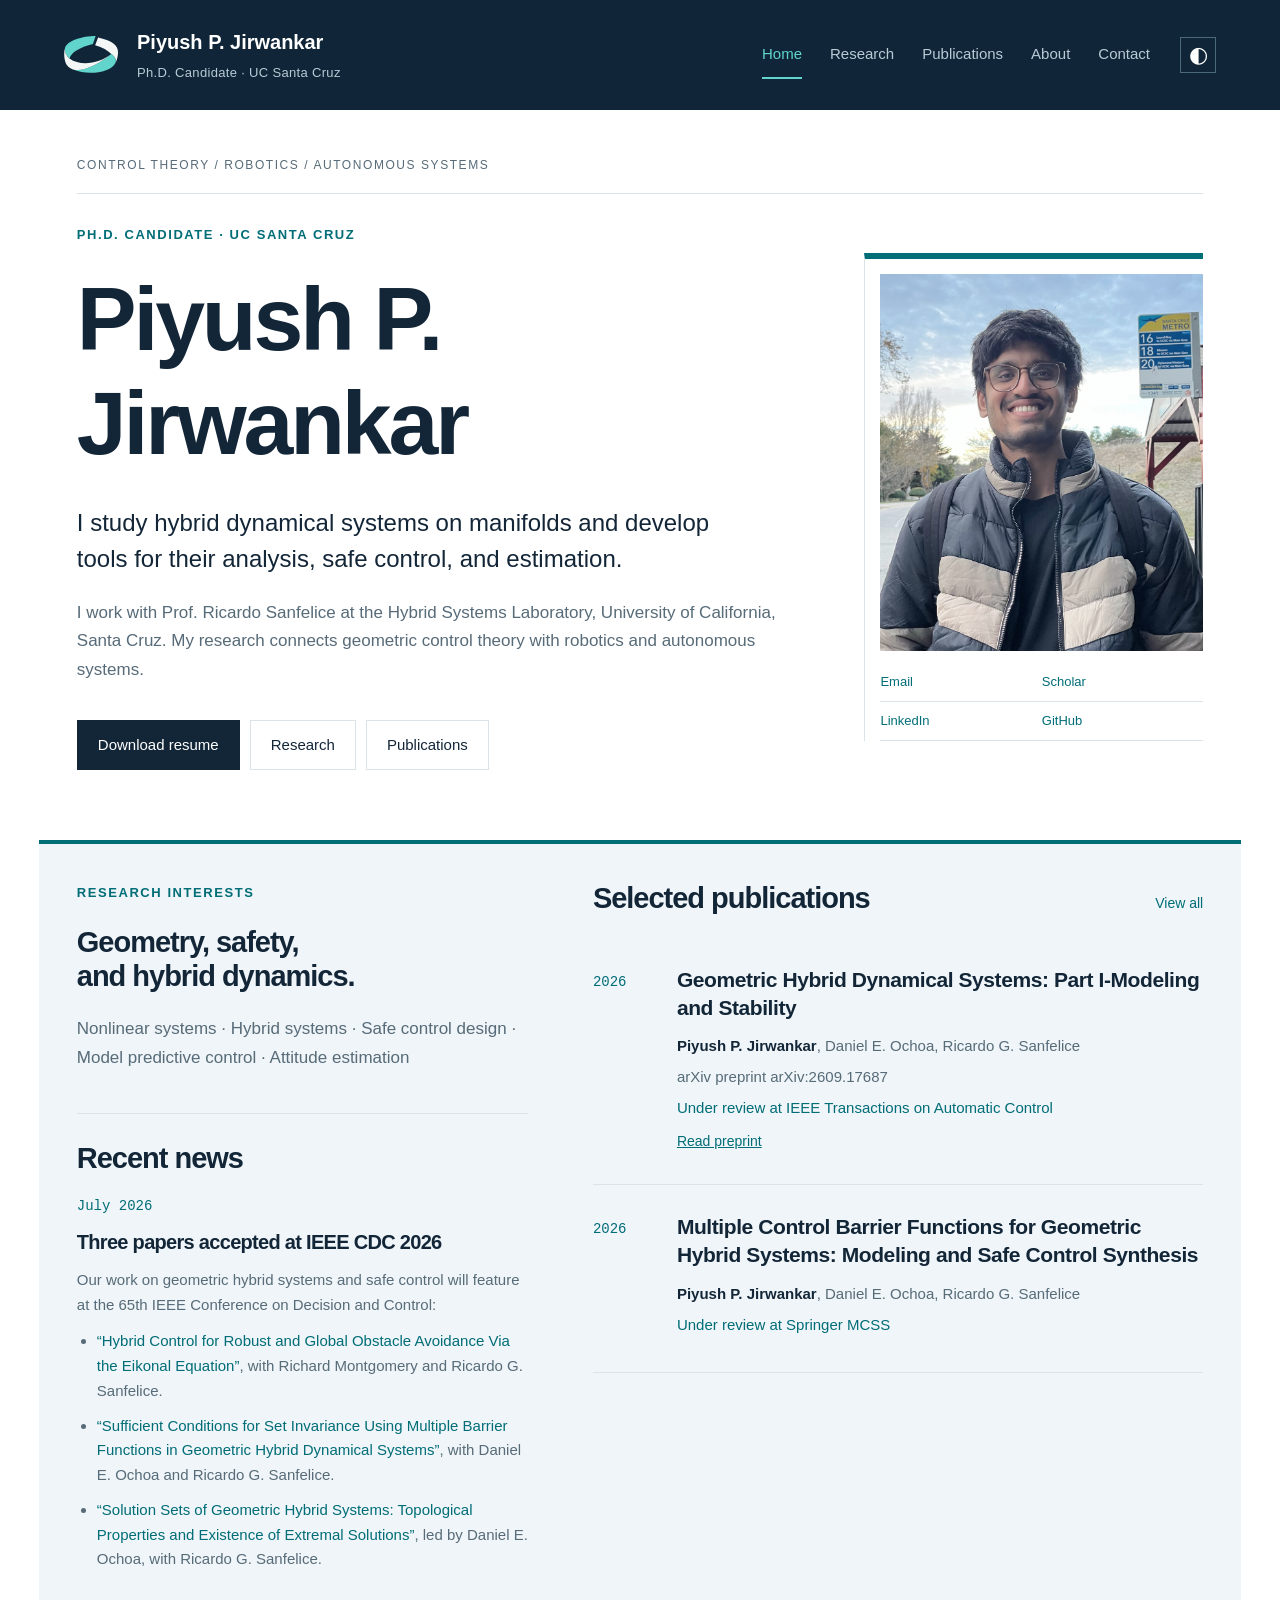
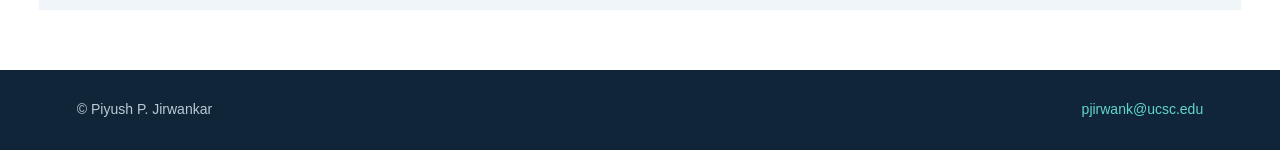
==== commit 9504efef: "changes to the template" ====
--- a/index.html
+++ b/index.html
@@ -8,7 +8,7 @@
     <title>Home · Piyush P. Jirwankar</title>
     <meta
       name="description"
-      content="Piyush P. Jirwankar — Ph.D. researcher at UC Santa Cruz. Geometric hybrid systems, safe control, model predictive control, and estimation."
+      content="Piyush P. Jirwankar — Ph.D. Candidate at UC Santa Cruz. Geometric hybrid systems, safe control, model predictive control, and estimation."
     >
     <link
       rel="icon"
@@ -24,8 +24,8 @@
     <!-- Shared header: keep the navigation links consistent across all five pages. -->
     <header class="site-header">
       <a class="brand" href="index.html">
-        <span class="monogram">P<span>J</span></span>
-        <span>Piyush P. Jirwankar<small>Ph.D. Researcher · UC Santa Cruz</small></span>
+        <img class="site-logo" src="logo.svg" width="56" height="42" alt="" aria-hidden="true">
+        <span>Piyush P. Jirwankar<small>Ph.D. Candidate · UC Santa Cruz</small></span>
       </a>
 
       <!-- Set aria-current="page" only on this page’s navigation link. -->
@@ -48,7 +48,7 @@
           CONTROL THEORY / ROBOTICS / AUTONOMOUS SYSTEMS
         </div>
         <div>
-          <p class="eyebrow">Ph.D. Researcher · UC Santa Cruz</p>
+          <p class="eyebrow">Ph.D. Candidate · UC Santa Cruz</p>
           <h1>Piyush P. Jirwankar</h1>
           <p class="intro">
             I study hybrid dynamical systems on manifolds and develop tools for their analysis, safe control,
--- a/style.css
+++ b/style.css
@@ -1,4 +1,4 @@
-*{box-sizing:border-box}:root{--bg:#fff;--ink:#132638;--muted:#576b78;--blue:#006d77;--line:#d9e3e8;--soft:#eff5f8;--nav:#102638;--accent:#61d5cb}html{color-scheme:light}html[data-theme=dark]{color-scheme:dark;--bg:#0c1c29;--ink:#eaf2f6;--muted:#a9bdc8;--blue:#61d5cb;--line:#2b4353;--soft:#162c3c;--nav:#081621}body{margin:0;background:var(--bg);color:var(--ink);font-family:Arial,Helvetica,sans-serif;font-size:17px;line-height:1.7}a{color:var(--blue);text-decoration:none}a:hover{text-decoration:underline}a:focus-visible,button:focus-visible{outline:3px solid var(--accent);outline-offset:5px}h1,h2,h3{font-family:Arial,Helvetica,sans-serif;font-weight:650;line-height:1.15;letter-spacing:-.035em}h1{font-size:clamp(3.5rem,7vw,6.4rem);margin:0 0 30px}h2{font-size:2rem;margin:0 0 22px}h3{font-size:1.35rem;margin:0 0 12px}p{margin:0 0 22px;color:var(--muted)}.site-header{display:flex;align-items:center;gap:30px;background:var(--nav);padding:24px max(5vw,24px);min-height:110px;color:white}.brand{display:flex;gap:17px;align-items:center;font-size:20px;font-weight:600;color:white;margin-right:auto;white-space:nowrap}.brand small{display:block;font-size:13px;font-weight:400;letter-spacing:.025em;color:#b8cad6;margin-top:3px}.monogram{font-family:Arial,sans-serif;font-size:24px;font-weight:800;line-height:1;color:var(--accent);display:flex;align-items:end;gap:1px;width:46px;height:46px;border:1px solid #4c6978;padding:9px}.monogram span{font-size:17px;color:white}nav{display:flex;gap:28px}nav a{font-size:15px;color:#b8cad6;padding:10px 0}nav a[aria-current]{color:var(--accent);border-bottom:2px solid var(--accent)}.theme{background:transparent;border:1px solid #4c6978;color:white;width:36px;height:36px;font-size:22px;cursor:pointer;border-radius:0}main{max-width:1300px;margin:auto;padding:0 6vw}.hero{display:grid;grid-template-columns:minmax(0,1.6fr) minmax(240px,.75fr);gap:30px 65px;padding:45px 0 70px;align-items:center}.hero-label{grid-column:1/-1;border-bottom:1px solid var(--line);padding-bottom:18px;font-size:12px;letter-spacing:.13em;color:var(--muted)}.hero h1{max-width:650px}.eyebrow{text-transform:uppercase;font-size:13px;font-weight:650;letter-spacing:.12em;color:var(--blue);margin-bottom:22px}.intro{font-size:24px;line-height:1.5;color:var(--ink);max-width:650px}.hero figure{margin:0;position:relative;padding:15px 0 0 15px;border-top:6px solid var(--blue);border-left:1px solid var(--line)}.portrait{display:block;width:100%;height:auto;aspect-ratio:847/988;object-fit:cover;border-radius:0;filter:saturate(.8)}figcaption{display:grid;grid-template-columns:1fr 1fr;gap:0;font-size:13px;margin-top:12px}figcaption a{padding:8px 0;border-bottom:1px solid var(--line)}.actions{display:flex;flex-wrap:wrap;gap:10px;margin-top:35px}.button{display:inline-flex;align-items:center;justify-content:center;padding:12px 20px;border:1px solid var(--line);border-radius:0;color:var(--ink);background:transparent;font:15px/1.6 Arial,sans-serif;cursor:pointer}.button:hover{background:var(--soft);text-decoration:none}.primary{background:var(--ink);border-color:var(--ink);color:var(--bg)}.primary:hover{background:var(--blue);color:var(--bg)}.home-bottom{display:grid;grid-template-columns:.85fr 1.15fr;gap:65px;padding:38px;margin:0 -38px 60px;background:var(--soft);border-top:4px solid var(--blue)}.home-bottom h2{font-size:29px}.section-title{display:flex;align-items:baseline;justify-content:space-between;gap:12px}.section-title a{font-size:14px;white-space:nowrap}.publication{display:grid;grid-template-columns:60px 1fr;gap:24px;padding:28px 0;border-bottom:1px solid var(--line)}.year{font-family:monospace;color:var(--blue);font-size:14px;padding-top:5px}.publication h3{font-size:21px;line-height:1.35;letter-spacing:-.02em}.publication p{font-size:15px;line-height:1.6;margin-bottom:7px}.publication strong{color:var(--ink);font-weight:600}.metadata{font-style:normal}.note{color:var(--blue);font-size:14px}.paper-link{font-size:14px;text-decoration:underline}.page-heading{display:block;padding:65px 0 35px;border-bottom:4px solid var(--blue);margin-bottom:30px}.page-heading h1{font-size:clamp(3rem,6vw,5rem);margin-bottom:15px}.page-heading p{font-size:19px;margin:0}.projects{padding-bottom:50px;counter-reset:project}.project{display:grid;grid-template-columns:90px 1fr;align-items:center;gap:25px;padding:38px 25px;border-bottom:1px solid var(--line)}.project:nth-child(odd){background:var(--soft)}.project-number{font-family:monospace;font-size:30px;color:var(--blue)}.project h2{font-size:clamp(1.4rem,3vw,2rem);margin:0;letter-spacing:-.025em}.publication-list{max-width:1000px;margin-bottom:30px}.about-grid{display:grid;grid-template-columns:1.1fr 1fr;gap:65px;padding:20px 0 60px}.biography p{font-size:18px;line-height:1.8}.about-grid>section:nth-child(2){border-left:1px solid var(--line);padding-left:35px}.education{display:block;border-bottom:1px solid var(--line);padding:22px 0}.education>span{font-family:monospace;display:block;font-size:14px;color:var(--blue);margin-bottom:15px}.education>span br{display:none}.education>span small{margin-left:10px}.education h3{font-size:20px}.education p{font-size:16px;margin-bottom:7px}.education small{font-size:14px;color:var(--muted)}.contact-grid{display:grid;grid-template-columns:1fr 1fr;gap:35px;padding:20px 0 70px}.contact-grid section{padding:30px;background:var(--soft);border-top:3px solid var(--blue)}.contact-grid section:last-child{grid-column:1/-1}.contact-grid h2{font-size:25px;letter-spacing:-.02em}.contact-grid h2 a{color:var(--ink)}address{font-style:normal;color:var(--muted);line-height:1.9;margin-bottom:18px}.social-links{display:flex;flex-wrap:wrap;gap:30px}#copy-status{font-size:14px;margin-top:12px}footer{display:flex;justify-content:space-between;gap:20px;background:var(--nav);padding:28px max(6vw,24px);font-size:14px;color:#b8cad6;margin-top:45px}footer a{color:var(--accent)}.skip{position:absolute;top:-100px;left:20px;z-index:9;background:var(--bg);padding:12px}.skip:focus{top:10px}@media(max-width:1000px){.site-header{flex-wrap:wrap;gap:15px}.brand{flex:1}nav{order:3;width:100%;justify-content:space-between}.hero{gap:30px}.hero h1{font-size:60px}.home-bottom{margin:0 0 50px;padding:30px;gap:35px}.about-grid{gap:30px}}@media(max-width:700px){main{padding:0 24px}.site-header{padding:22px 24px}.brand{font-size:17px}.brand small{font-size:12px}nav{gap:10px}nav a{font-size:13px}.hero{grid-template-columns:1fr;padding-top:25px;gap:35px}.hero h1{font-size:clamp(3rem,12vw,4.5rem)}.hero-label{font-size:11px;letter-spacing:.06em}.hero figure{max-width:310px}.intro{font-size:21px}.home-bottom,.about-grid,.contact-grid{grid-template-columns:1fr;gap:30px}.home-bottom{padding:25px}.page-heading{padding-top:40px}.about-grid>section:nth-child(2){border-left:0;padding-left:0;border-top:1px solid var(--line);padding-top:30px}.contact-grid section{padding:24px}.project{grid-template-columns:45px 1fr;gap:15px;padding:25px 15px}.project-number{font-size:23px}.publication{grid-template-columns:42px 1fr;gap:15px}.actions .button{font-size:14px;padding:11px 14px}footer{flex-wrap:wrap}}.publication-id{font-family:monospace;color:var(--blue);font-size:16px;padding-top:3px;white-space:nowrap}.publication-toolbar{display:flex;justify-content:space-between;align-items:center;gap:20px;flex-wrap:wrap;padding:12px 0 24px;border-bottom:1px solid var(--line)}.publication-key{display:flex;gap:20px;flex-wrap:wrap;font-size:14px;color:var(--muted)}.publication-key strong{color:var(--blue)}.publication-toolbar label{font-size:14px;color:var(--muted);display:flex;gap:12px;align-items:center}.publication-toolbar select{font:14px/1.5 Arial,sans-serif;max-width:100%;padding:10px 12px;border:1px solid var(--line);background:var(--bg);color:var(--ink);border-radius:0}.publication-toolbar select:focus-visible{outline:3px solid var(--blue);outline-offset:3px}@media(max-width:700px){.publication-toolbar label{align-items:flex-start;flex-direction:column}.publication-list .publication{grid-template-columns:52px 1fr}}.publication-section{margin:40px 0 50px}.publication-section>h2{font-size:25px;border-bottom:3px solid var(--blue);padding-bottom:15px;margin-bottom:0}.paper-downloads{display:flex;flex-wrap:wrap;gap:10px;margin-top:15px}.paper-downloads .button{font-size:14px;padding:7px 16px}.empty-publications{padding:24px 0;font-size:16px}.project-media,.project-plots{grid-column:2;margin:10px 0 0;min-width:0}.project-media img{width:100%;max-height:520px;object-fit:contain;display:block;background:white}.project-media .button{margin-top:12px}.project-plots{display:grid;grid-template-columns:1.4fr 1fr;gap:18px;align-items:center}.project-plots figure{margin:0;background:white;padding:10px}.project-plots img{display:block;width:100%;height:auto}@media(max-width:700px){.project-media,.project-plots{grid-column:1/-1}.project-plots{grid-template-columns:1fr}}.animation-title{display:block;border:0;margin:0 0 14px;padding:0;font-size:18px;font-weight:600;color:var(--ink)}.project-plots{grid-template-columns:1fr 1fr;gap:16px}.project-plots figure{padding:0}@media(max-width:700px){.project-plots{grid-template-columns:1fr}}.project-description{grid-column:2;min-width:0}.project-description p:last-child{margin-bottom:0}.project-equation{padding:16px 20px;border-left:3px solid var(--blue);font-family:Georgia,'Times New Roman',serif;font-size:1.15rem;color:var(--ink)}@media(max-width:700px){.project-description{grid-column:1/-1}.project-equation{padding:12px;font-size:1rem}}
+*{box-sizing:border-box}:root{--bg:#fff;--ink:#132638;--muted:#576b78;--blue:#006d77;--line:#d9e3e8;--soft:#eff5f8;--nav:#102638;--accent:#61d5cb}html{color-scheme:light}html[data-theme=dark]{color-scheme:dark;--bg:#0c1c29;--ink:#eaf2f6;--muted:#a9bdc8;--blue:#61d5cb;--line:#2b4353;--soft:#162c3c;--nav:#081621}body{margin:0;background:var(--bg);color:var(--ink);font-family:Arial,Helvetica,sans-serif;font-size:17px;line-height:1.7}a{color:var(--blue);text-decoration:none}a:hover{text-decoration:underline}a:focus-visible,button:focus-visible{outline:3px solid var(--accent);outline-offset:5px}h1,h2,h3{font-family:Arial,Helvetica,sans-serif;font-weight:650;line-height:1.15;letter-spacing:-.035em}h1{font-size:clamp(3.5rem,7vw,6.4rem);margin:0 0 30px}h2{font-size:2rem;margin:0 0 22px}h3{font-size:1.35rem;margin:0 0 12px}p{margin:0 0 22px;color:var(--muted)}.site-header{display:flex;align-items:center;gap:30px;background:var(--nav);padding:24px max(5vw,24px);min-height:110px;color:white}.brand{display:flex;gap:17px;align-items:center;font-size:20px;font-weight:600;color:white;margin-right:auto;white-space:nowrap}.brand small{display:block;font-size:13px;font-weight:400;letter-spacing:.025em;color:#b8cad6;margin-top:3px}.site-logo{display:block;width:56px;height:42px;flex-shrink:0}nav{display:flex;gap:28px}nav a{font-size:15px;color:#b8cad6;padding:10px 0}nav a[aria-current]{color:var(--accent);border-bottom:2px solid var(--accent)}.theme{background:transparent;border:1px solid #4c6978;color:white;width:36px;height:36px;font-size:22px;cursor:pointer;border-radius:0}main{max-width:1300px;margin:auto;padding:0 6vw}.hero{display:grid;grid-template-columns:minmax(0,1.6fr) minmax(240px,.75fr);gap:30px 65px;padding:45px 0 70px;align-items:center}.hero-label{grid-column:1/-1;border-bottom:1px solid var(--line);padding-bottom:18px;font-size:12px;letter-spacing:.13em;color:var(--muted)}.hero h1{max-width:650px}.eyebrow{text-transform:uppercase;font-size:13px;font-weight:650;letter-spacing:.12em;color:var(--blue);margin-bottom:22px}.intro{font-size:24px;line-height:1.5;color:var(--ink);max-width:650px}.hero figure{margin:0;position:relative;padding:15px 0 0 15px;border-top:6px solid var(--blue);border-left:1px solid var(--line)}.portrait{display:block;width:100%;height:auto;aspect-ratio:847/988;object-fit:cover;border-radius:0;filter:saturate(.8)}figcaption{display:grid;grid-template-columns:1fr 1fr;gap:0;font-size:13px;margin-top:12px}figcaption a{padding:8px 0;border-bottom:1px solid var(--line)}.actions{display:flex;flex-wrap:wrap;gap:10px;margin-top:35px}.button{display:inline-flex;align-items:center;justify-content:center;padding:12px 20px;border:1px solid var(--line);border-radius:0;color:var(--ink);background:transparent;font:15px/1.6 Arial,sans-serif;cursor:pointer}.button:hover{background:var(--soft);text-decoration:none}.primary{background:var(--ink);border-color:var(--ink);color:var(--bg)}.primary:hover{background:var(--blue);color:var(--bg)}.home-bottom{display:grid;grid-template-columns:.85fr 1.15fr;gap:65px;padding:38px;margin:0 -38px 60px;background:var(--soft);border-top:4px solid var(--blue)}.home-bottom h2{font-size:29px}.section-title{display:flex;align-items:baseline;justify-content:space-between;gap:12px}.section-title a{font-size:14px;white-space:nowrap}.publication{display:grid;grid-template-columns:60px 1fr;gap:24px;padding:28px 0;border-bottom:1px solid var(--line)}.year{font-family:monospace;color:var(--blue);font-size:14px;padding-top:5px}.publication h3{font-size:21px;line-height:1.35;letter-spacing:-.02em}.publication p{font-size:15px;line-height:1.6;margin-bottom:7px}.publication strong{color:var(--ink);font-weight:600}.metadata{font-style:normal}.note{color:var(--blue);font-size:14px}.paper-link{font-size:14px;text-decoration:underline}.page-heading{display:block;padding:65px 0 35px;border-bottom:4px solid var(--blue);margin-bottom:30px}.page-heading h1{font-size:clamp(3rem,6vw,5rem);margin-bottom:15px}.page-heading p{font-size:19px;margin:0}.projects{padding-bottom:50px;counter-reset:project}.project{display:grid;grid-template-columns:90px 1fr;align-items:center;gap:25px;padding:38px 25px;border-bottom:1px solid var(--line)}.project:nth-child(odd){background:var(--soft)}.project-number{font-family:monospace;font-size:30px;color:var(--blue)}.project h2{font-size:clamp(1.4rem,3vw,2rem);margin:0;letter-spacing:-.025em}.publication-list{max-width:1000px;margin-bottom:30px}.about-grid{display:grid;grid-template-columns:1.1fr 1fr;gap:65px;padding:20px 0 60px}.biography p{font-size:18px;line-height:1.8}.about-grid>section:nth-child(2){border-left:1px solid var(--line);padding-left:35px}.education{display:block;border-bottom:1px solid var(--line);padding:22px 0}.education>span{font-family:monospace;display:block;font-size:14px;color:var(--blue);margin-bottom:15px}.education>span br{display:none}.education>span small{margin-left:10px}.education h3{font-size:20px}.education p{font-size:16px;margin-bottom:7px}.education small{font-size:14px;color:var(--muted)}.contact-grid{display:grid;grid-template-columns:1fr 1fr;gap:35px;padding:20px 0 70px}.contact-grid section{padding:30px;background:var(--soft);border-top:3px solid var(--blue)}.contact-grid section:last-child{grid-column:1/-1}.contact-grid h2{font-size:25px;letter-spacing:-.02em}.contact-grid h2 a{color:var(--ink)}address{font-style:normal;color:var(--muted);line-height:1.9;margin-bottom:18px}.social-links{display:flex;flex-wrap:wrap;gap:30px}#copy-status{font-size:14px;margin-top:12px}footer{display:flex;justify-content:space-between;gap:20px;background:var(--nav);padding:28px max(6vw,24px);font-size:14px;color:#b8cad6;margin-top:45px}footer a{color:var(--accent)}.skip{position:absolute;top:-100px;left:20px;z-index:9;background:var(--bg);padding:12px}.skip:focus{top:10px}@media(max-width:1000px){.site-header{flex-wrap:wrap;gap:15px}.brand{flex:1}nav{order:3;width:100%;justify-content:space-between}.hero{gap:30px}.hero h1{font-size:60px}.home-bottom{margin:0 0 50px;padding:30px;gap:35px}.about-grid{gap:30px}}@media(max-width:700px){main{padding:0 24px}.site-header{padding:22px 24px}.brand{font-size:17px}.brand small{font-size:12px}nav{gap:10px}nav a{font-size:13px}.hero{grid-template-columns:1fr;padding-top:25px;gap:35px}.hero h1{font-size:clamp(3rem,12vw,4.5rem)}.hero-label{font-size:11px;letter-spacing:.06em}.hero figure{max-width:310px}.intro{font-size:21px}.home-bottom,.about-grid,.contact-grid{grid-template-columns:1fr;gap:30px}.home-bottom{padding:25px}.page-heading{padding-top:40px}.about-grid>section:nth-child(2){border-left:0;padding-left:0;border-top:1px solid var(--line);padding-top:30px}.contact-grid section{padding:24px}.project{grid-template-columns:45px 1fr;gap:15px;padding:25px 15px}.project-number{font-size:23px}.publication{grid-template-columns:42px 1fr;gap:15px}.actions .button{font-size:14px;padding:11px 14px}footer{flex-wrap:wrap}}.publication-id{font-family:monospace;color:var(--blue);font-size:16px;padding-top:3px;white-space:nowrap}.publication-toolbar{display:flex;justify-content:space-between;align-items:center;gap:20px;flex-wrap:wrap;padding:12px 0 24px;border-bottom:1px solid var(--line)}.publication-key{display:flex;gap:20px;flex-wrap:wrap;font-size:14px;color:var(--muted)}.publication-key strong{color:var(--blue)}.publication-toolbar label{font-size:14px;color:var(--muted);display:flex;gap:12px;align-items:center}.publication-toolbar select{font:14px/1.5 Arial,sans-serif;max-width:100%;padding:10px 12px;border:1px solid var(--line);background:var(--bg);color:var(--ink);border-radius:0}.publication-toolbar select:focus-visible{outline:3px solid var(--blue);outline-offset:3px}@media(max-width:700px){.publication-toolbar label{align-items:flex-start;flex-direction:column}.publication-list .publication{grid-template-columns:52px 1fr}}.publication-section{margin:40px 0 50px}.publication-section>h2{font-size:25px;border-bottom:3px solid var(--blue);padding-bottom:15px;margin-bottom:0}.paper-downloads{display:flex;flex-wrap:wrap;gap:10px;margin-top:15px}.paper-downloads .button{font-size:14px;padding:7px 16px}.empty-publications{padding:24px 0;font-size:16px}.project-media,.project-plots{grid-column:2;margin:10px 0 0;min-width:0}.project-media img{width:100%;max-height:520px;object-fit:contain;display:block;background:white}.project-media .button{margin-top:12px}.project-plots{display:grid;grid-template-columns:1.4fr 1fr;gap:18px;align-items:center}.project-plots figure{margin:0;background:white;padding:10px}.project-plots img{display:block;width:100%;height:auto}@media(max-width:700px){.project-media,.project-plots{grid-column:1/-1}.project-plots{grid-template-columns:1fr}}.animation-title{display:block;border:0;margin:0 0 14px;padding:0;font-size:18px;font-weight:600;color:var(--ink)}.project-plots{grid-template-columns:1fr 1fr;gap:16px}.project-plots figure{padding:0}@media(max-width:700px){.project-plots{grid-template-columns:1fr}}.project-description{grid-column:2;min-width:0}.project-description p:last-child{margin-bottom:0}.project-equation{padding:16px 20px;border-left:3px solid var(--blue);font-family:Georgia,'Times New Roman',serif;font-size:1.15rem;color:var(--ink)}@media(max-width:700px){.project-description{grid-column:1/-1}.project-equation{padding:12px;font-size:1rem}}
 .project-media video{width:100%;height:auto;object-fit:contain;display:block;background:white}
 
 .project-publications{grid-column:2;min-width:0}.project-publications h3{font-size:1rem;letter-spacing:0;margin-bottom:8px}.project-publications ul{list-style:none;margin:0;padding:0}.project-publications li{display:grid;grid-template-columns:48px minmax(0,1fr);gap:14px;padding:16px 0;border-bottom:1px solid var(--line)}.project-publications li:last-child{border-bottom:0;padding-bottom:0}.project-publications h4{font-size:17px;line-height:1.45;margin:0 0 6px;font-weight:600}.project-publications p{font-size:14px;line-height:1.6;margin:0 0 4px}.project-publications strong{color:var(--ink)}.project-publications a{text-decoration:underline;text-underline-offset:3px}.publication[id]{scroll-margin-top:24px}@media(max-width:700px){.project-publications{grid-column:1/-1}}
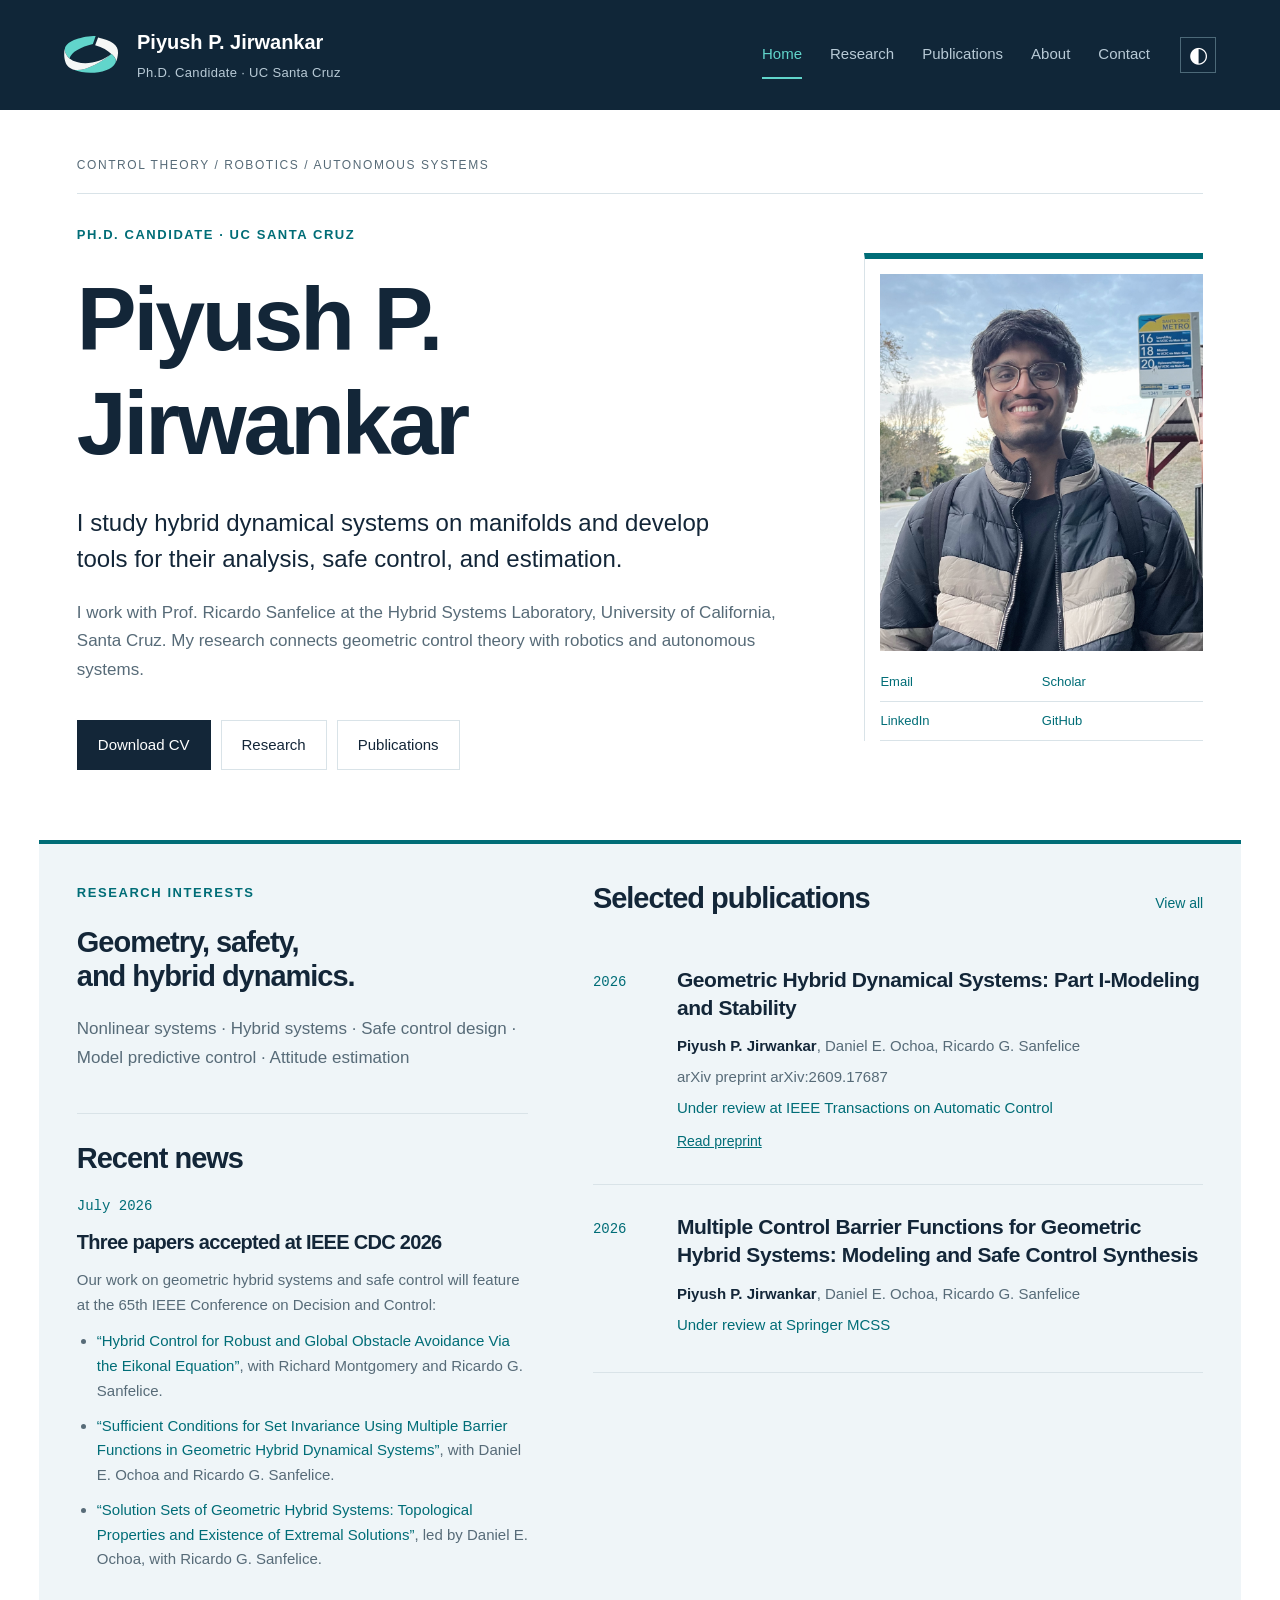
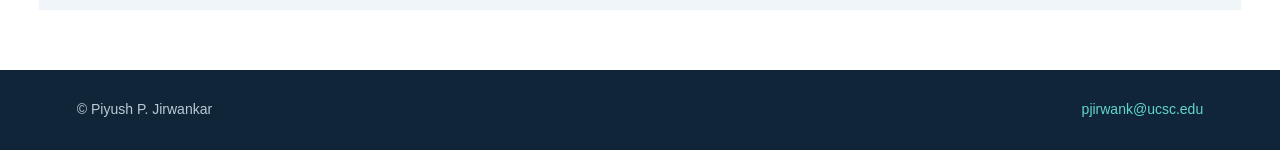
==== commit 32e690ee: "updated CV" ====
--- a/index.html
+++ b/index.html
@@ -42,7 +42,7 @@
     <!-- Main page content. The id="main" is the target of the keyboard skip link. -->
     <main id="main">
 
-      <!-- Home introduction, resume link, portrait, and profile links. -->
+      <!-- Home introduction, CV link, portrait, and profile links. -->
       <section class="hero">
         <div class="hero-label">
           CONTROL THEORY / ROBOTICS / AUTONOMOUS SYSTEMS
@@ -60,8 +60,8 @@
             systems.
           </p>
           <div class="actions">
-            <a class="button primary" href="resume.pdf" download="Piyush_Jirwankar_Resume.pdf">
-              Download resume
+            <a class="button primary" href="CV.pdf" target="_blank" rel="noopener noreferrer">
+              Download CV
             </a>
             <a class="button" href="research.html">Research</a>
             <a class="button" href="publications.html">Publications</a>
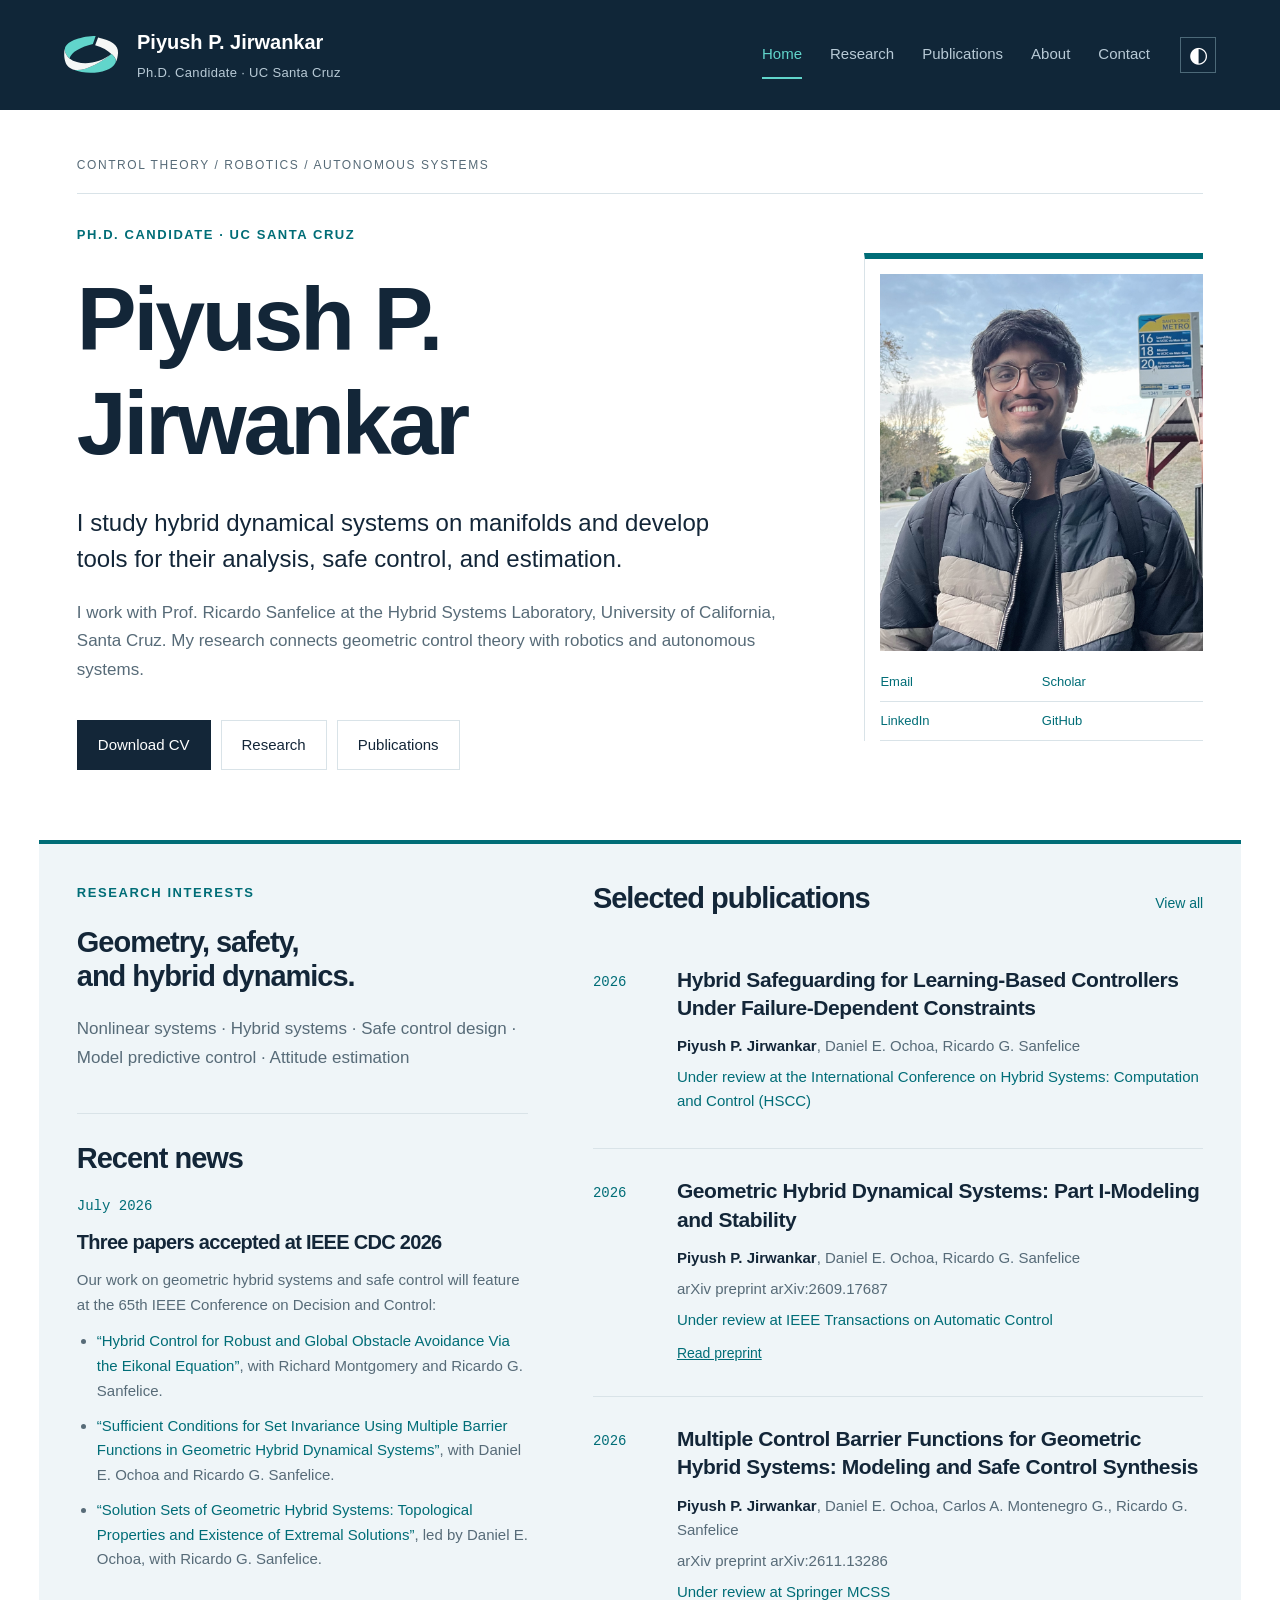
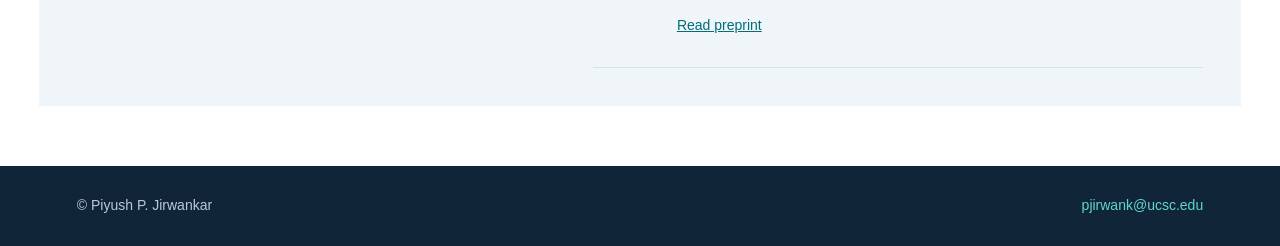
==== commit 5835ae6b: "updated publication list" ====
--- a/index.html
+++ b/index.html
@@ -5,11 +5,62 @@
   <head>
     <meta charset="utf-8">
     <meta name="viewport" content="width=device-width, initial-scale=1">
-    <title>Home · Piyush P. Jirwankar</title>
-    <meta
-      name="description"
-      content="Piyush P. Jirwankar — Ph.D. Candidate at UC Santa Cruz. Geometric hybrid systems, safe control, model predictive control, and estimation."
-    >
+    <title>Piyush Jirwankar | Control Theory Researcher at UC Santa Cruz</title>
+    <meta name="description" content="Piyush P. Jirwankar is a Ph.D. candidate at UC Santa Cruz researching hybrid dynamical systems, geometric control, safe control, and estimation.">
+    <link rel="canonical" href="https://pjirwank.github.io/">
+    <meta name="author" content="Piyush P. Jirwankar">
+    <meta property="og:type" content="website">
+    <meta property="og:site_name" content="Piyush P. Jirwankar">
+    <meta property="og:title" content="Piyush Jirwankar | Control Theory Researcher at UC Santa Cruz">
+    <meta property="og:description" content="Piyush P. Jirwankar is a Ph.D. candidate at UC Santa Cruz researching hybrid dynamical systems, geometric control, safe control, and estimation.">
+    <meta property="og:url" content="https://pjirwank.github.io/">
+    <meta property="og:image" content="https://pjirwank.github.io/portrait.jpeg">
+    <meta property="og:image:alt" content="Piyush P. Jirwankar">
+    <meta name="twitter:card" content="summary">
+    <script type="application/ld+json">
+{
+  "@context": "https://schema.org",
+  "@graph": [
+    {
+      "@type": "Person",
+      "@id": "https://pjirwank.github.io/#person",
+      "name": "Piyush P. Jirwankar",
+      "alternateName": "Piyush Jirwankar",
+      "url": "https://pjirwank.github.io/",
+      "image": "https://pjirwank.github.io/portrait.jpeg",
+      "jobTitle": "Ph.D. Candidate",
+      "affiliation": {
+        "@type": "CollegeOrUniversity",
+        "name": "University of California, Santa Cruz",
+        "url": "https://www.ucsc.edu/"
+      },
+      "sameAs": [
+        "https://scholar.google.com/citations?user=XiC9WjMAAAAJ",
+        "https://www.linkedin.com/in/piyush-jirwankar/",
+        "https://github.com/pjirwank",
+        "https://hybrid.soe.ucsc.edu/piyush"
+      ],
+      "knowsAbout": [
+        "Hybrid dynamical systems",
+        "Geometric control theory",
+        "Safe control",
+        "Model predictive control",
+        "State estimation"
+      ]
+    },
+    {
+      "@type": "WebSite",
+      "@id": "https://pjirwank.github.io/#website",
+      "url": "https://pjirwank.github.io/",
+      "name": "Piyush P. Jirwankar",
+      "alternateName": "Piyush Jirwankar",
+      "about": {
+        "@id": "https://pjirwank.github.io/#person"
+      }
+    }
+  ]
+}
+    </script>
     <link
       rel="icon"
       type="image/svg+xml"
@@ -108,6 +159,14 @@
           <article class="publication">
             <span class="year">2026</span>
             <div>
+              <h3>Hybrid Safeguarding for Learning-Based Controllers Under Failure-Dependent Constraints</h3>
+              <p><strong>Piyush P. Jirwankar</strong>, Daniel E. Ochoa, Ricardo G. Sanfelice</p>
+              <p class="note">Under review at the International Conference on Hybrid Systems: Computation and Control (HSCC)</p>
+            </div>
+          </article>
+          <article class="publication">
+            <span class="year">2026</span>
+            <div>
               <h3>Geometric Hybrid Dynamical Systems: Part I-Modeling and Stability</h3>
               <p><strong>Piyush P. Jirwankar</strong>, Daniel E. Ochoa, Ricardo G. Sanfelice</p>
               <p class="metadata">arXiv preprint arXiv:2609.17687</p>
@@ -122,9 +181,10 @@
                 Multiple Control Barrier Functions for Geometric Hybrid Systems: Modeling and Safe Control
                 Synthesis
               </h3>
-              <p><strong>Piyush P. Jirwankar</strong>, Daniel E. Ochoa, Ricardo G. Sanfelice</p>
-              <p class="metadata"></p>
+              <p><strong>Piyush P. Jirwankar</strong>, Daniel E. Ochoa, Carlos A. Montenegro G., Ricardo G. Sanfelice</p>
+              <p class="metadata">arXiv preprint arXiv:2611.13286</p>
               <p class="note">Under review at Springer MCSS</p>
+              <a class="paper-link" href="https://arxiv.org/abs/2611.13286">Read preprint</a>
             </div>
           </article>
         </div>
